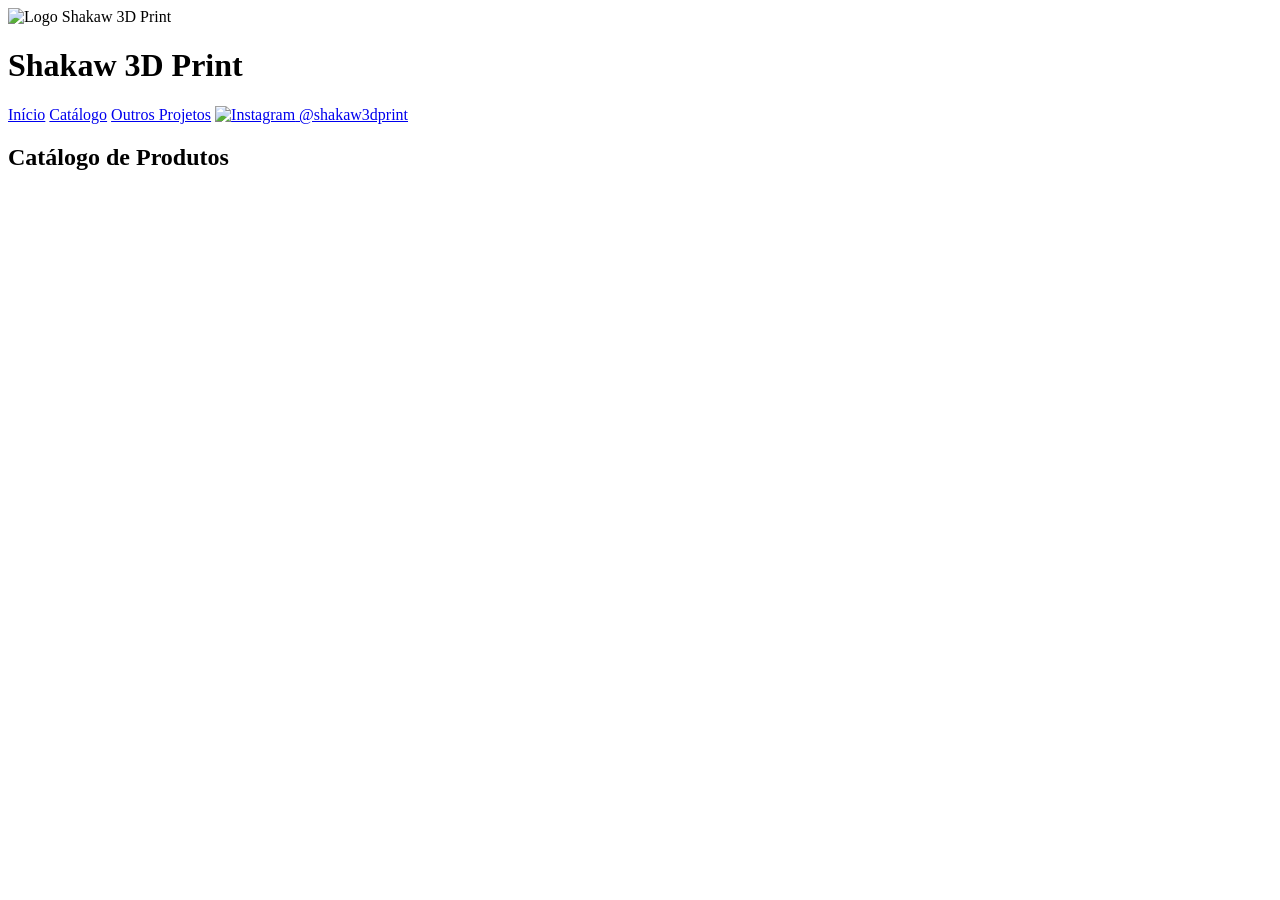
==== index.html @ a9543253 "Update index.html" ====
<!DOCTYPE html>
<html lang="pt-BR">
<head>
  <meta charset="UTF-8">
  <meta name="viewport" content="width=device-width, initial-scale=1.0">
  <title>Shakaw 3D Print – Catálogo</title>
  <link rel="stylesheet" href="index_styles.css">
</head>
<body>

  <div class="header">
    <img src="assets/img/logo.webp" class="logo" alt="Logo Shakaw 3D Print">
    <h1>Shakaw 3D Print</h1>

    <div class="header-links">
      <a href="home.html">Início</a>
      <a href="index.html" class="active">Catálogo</a>
      <a href="outros_projetos.html">Outros Projetos</a>
      <a href="https://www.instagram.com/shakaw3dprint" target="_blank">
        <img src="https://cdn-icons-png.flaticon.com/512/2111/2111463.png"
             class="instagram-icon" alt="Instagram"> @shakaw3dprint
      </a>
    </div>
  </div>

  <main class="main-content">
    <section class="section-container">
      <h2 class="section-title">Catálogo de Produtos</h2>

      <!-- Aqui você mantém / adapta a estrutura que já tinha -->
      <div id="products-container">
        <!-- O JavaScript (index_script.js) pode preencher os produtos aqui usando products.json -->
      </div>
    </section>
  </main>

  <script src="index_script.js"></script>
</body>
</html>
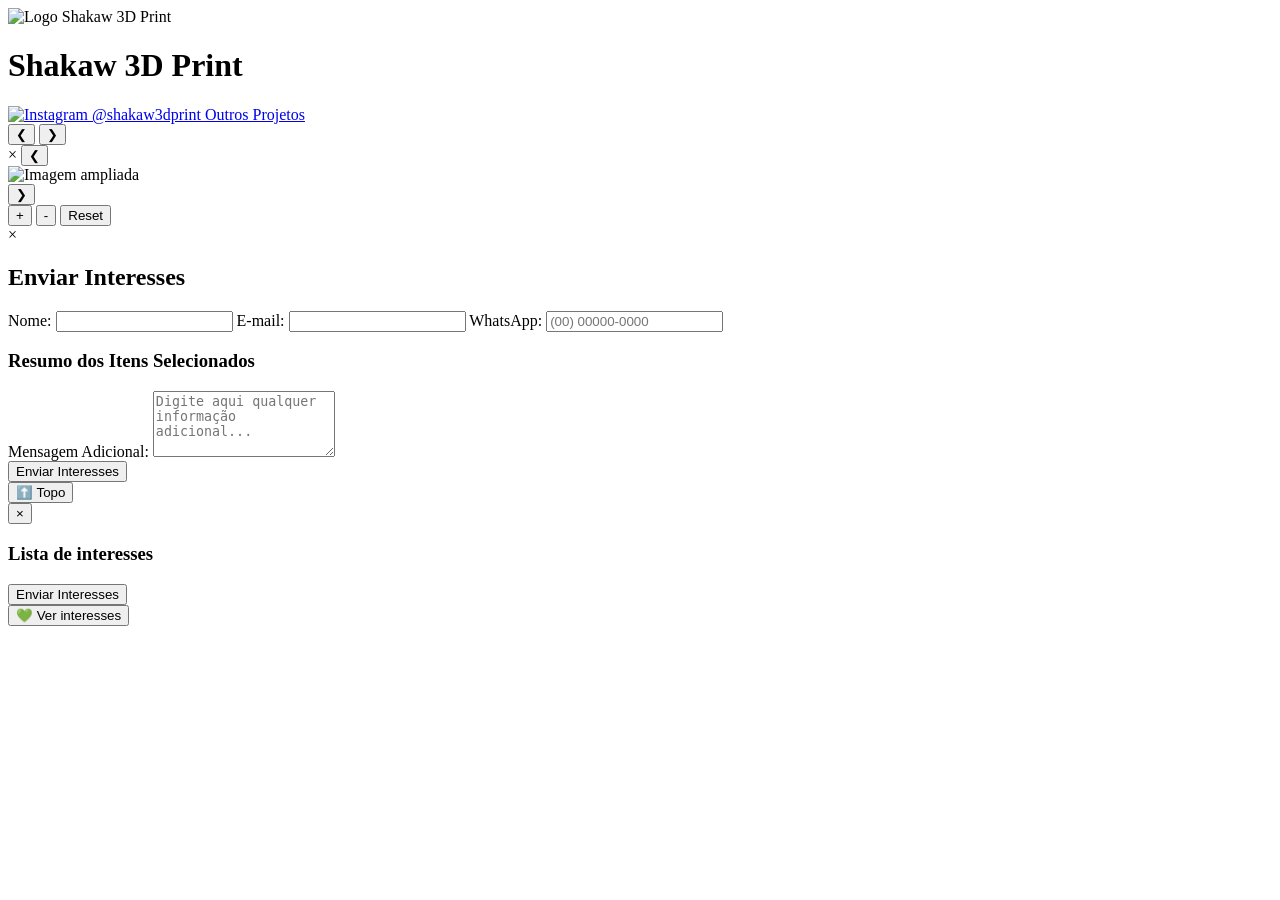
==== commit f880d978: "Update index.html" ====
--- a/index.html
+++ b/index.html
@@ -1,39 +1,108 @@
 <!DOCTYPE html>
 <html lang="pt-BR">
 <head>
-  <meta charset="UTF-8">
-  <meta name="viewport" content="width=device-width, initial-scale=1.0">
-  <title>Shakaw 3D Print – Catálogo</title>
-  <link rel="stylesheet" href="index_styles.css">
+  <meta charset="UTF-8" />
+  <meta name="viewport" content="width=device-width, initial-scale=1.0, maximum-scale=1.0, user-scalable=no" />
+  <title>Shakaw 3D Print</title>
+  <link rel="stylesheet" href="css/index_styles.css">
 </head>
 <body>
-
+  <!-- CABEÇALHO ATUALIZADO -->
   <div class="header">
-    <img src="assets/img/logo.webp" class="logo" alt="Logo Shakaw 3D Print">
+    <img src="https://shakaw3dprint.github.io/Shakaw_3D_Print/assets/img/logo.webp" alt="Logo Shakaw 3D Print" class="logo">
     <h1>Shakaw 3D Print</h1>
-
     <div class="header-links">
-      <a href="home.html">Início</a>
-      <a href="index.html" class="active">Catálogo</a>
-      <a href="outros_projetos.html">Outros Projetos</a>
       <a href="https://www.instagram.com/shakaw3dprint" target="_blank">
-        <img src="https://cdn-icons-png.flaticon.com/512/2111/2111463.png"
-             class="instagram-icon" alt="Instagram"> @shakaw3dprint
+        <img src="https://cdn-icons-png.flaticon.com/512/2111/2111463.png" alt="Instagram" class="instagram-icon">
+        @shakaw3dprint
+      </a>
+      <a href="outros_projetos.html" target="_blank">
+        Outros Projetos
       </a>
     </div>
   </div>
 
-  <main class="main-content">
-    <section class="section-container">
-      <h2 class="section-title">Catálogo de Produtos</h2>
+  <!-- CARROSSEL DE IMAGENS -->
+  <div class="carousel-container">
+    <div class="carousel" id="carousel"></div>
+    <button class="carousel-btn prev" onclick="moveSlide(-1)">❮</button>
+    <button class="carousel-btn next" onclick="moveSlide(1)">❯</button>
+    <div class="carousel-indicators" id="carouselIndicators"></div>
+  </div>
 
-      <!-- Aqui você mantém / adapta a estrutura que já tinha -->
-      <div id="products-container">
-        <!-- O JavaScript (index_script.js) pode preencher os produtos aqui usando products.json -->
-      </div>
-    </section>
-  </main>
+  <!-- INDICADOR DE CARREGAMENTO -->
+  <div class="loader" id="loader"></div>
 
-  <script src="index_script.js"></script>
+  <!-- ÁREA PRINCIPAL DO CATÁLOGO -->
+  <div class="catalog-page" id="catalog"></div>
+
+  <!-- MODAL PARA IMAGENS AMPLIADAS -->
+  <div id="imgModal" class="modal">
+    <span class="close" onclick="closeModal()">&times;</span>
+    <button class="modal-nav modal-prev" onclick="navigateModal(-1)">❮</button>
+    <div class="modal-content">
+      <img id="modalImg" src="" alt="Imagem ampliada">
+    </div>
+    <button class="modal-nav modal-next" onclick="navigateModal(1)">❯</button>
+    <div class="zoom-controls">
+      <button onclick="zoomImage(0.2)">+</button>
+      <button onclick="zoomImage(-0.2)">-</button>
+      <button onclick="resetZoom()">Reset</button>
+    </div>
+  </div>
+
+  <!-- MODAL PARA FORMULÁRIO DE CONTATO -->
+  <div id="contactModal" class="contact-modal">
+    <div class="contact-modal-content">
+      <span class="close-contact" onclick="document.getElementById('contactModal').style.display='none'">&times;</span>
+      <h2>Enviar Interesses</h2>
+      <form id="contactForm" action="https://script.google.com/macros/s/AKfycbypHVPUQFxuGJNoawgsXZFZqGwFIMNcWhcJDb0Yb2uCwuRz8QjLoR29PyMmI661wwaUyg/exec" method="POST">
+        <input type="hidden" name="_next" value="https://shakaw3dprint.github.io/Shakaw_3D_Print/obrigado.html">
+        <input type="hidden" id="itemsData" name="items_data">
+        
+        <div class="form-section">
+          <label for="name">Nome:</label>
+          <input type="text" id="name" name="name" required>
+          
+          <label for="email">E-mail:</label>
+          <input type="email" id="email" name="email" required>
+          
+          <label for="whatsapp">WhatsApp:</label>
+          <input type="tel" id="whatsapp" name="whatsapp" placeholder="(00) 00000-0000" required>
+        </div>
+        
+        <div class="form-section">
+          <h3>Resumo dos Itens Selecionados</h3>
+          <div id="selectedItemsSummary" class="items-summary"></div>
+        </div>
+        
+        <div class="form-section">
+          <label for="customMessage">Mensagem Adicional:</label>
+          <textarea id="customMessage" name="custom_message" rows="4" placeholder="Digite aqui qualquer informação adicional..."></textarea>
+        </div>
+        
+        <button type="submit">Enviar Interesses</button>
+      </form>
+    </div>
+  </div>
+
+  <!-- BOTÃO "VOLTAR AO TOPO" -->
+  <button onclick="window.scrollTo({top: 0, behavior: 'smooth'})" id="backToTopBtn" title="Voltar ao topo">⬆️ Topo</button>
+
+  <!-- PAINEL DE INTERESSES -->
+ <div id="interestPanel">
+  <button id="closeInterestPanelBtn" class="close-interest-panel-btn">&times;</button> 
+  <h3>Lista de interesses</h3>
+  <ul id="interestList"></ul>
+  <div id="interestTotal"></div> <!-- ADICIONE ESTA LINHA AQUI -->
+     <button onclick="showContactModal()" style="...">Enviar Interesses</button>
+</div>
+
+  <!-- BOTÃO PARA ABRIR PAINEL DE INTERESSES -->
+  <button class="interest-btn">💚 Ver interesses</button>
+
+  <!-- SCRIPT JAVASCRIPT -->
+  <script src="js/index_script.js"></script>
 </body>
 </html>
+
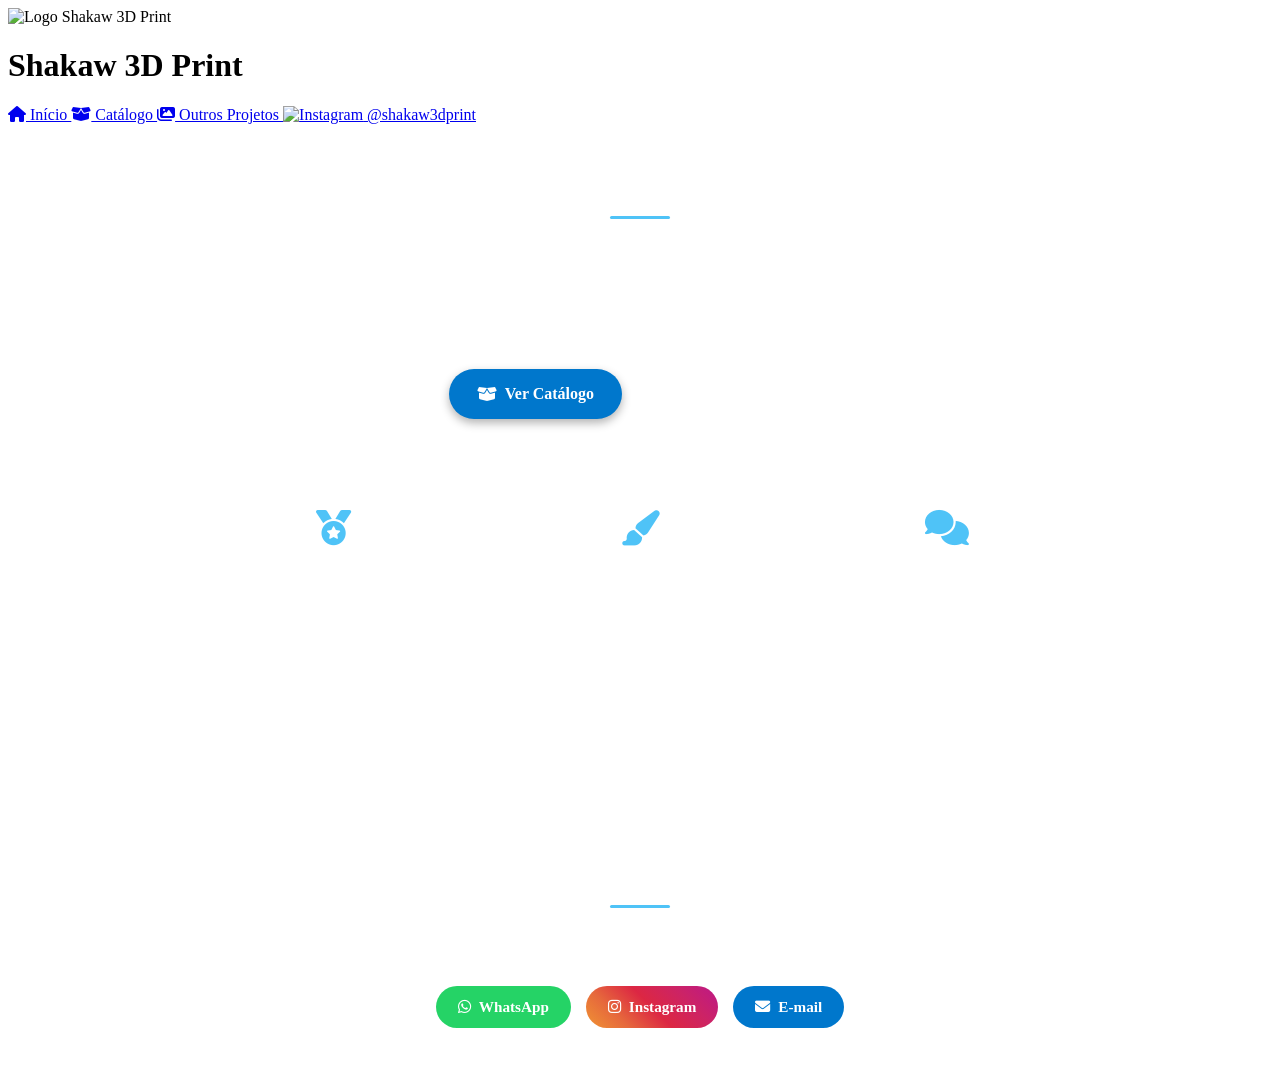
==== commit 38218ec6: "Create index.html" ====
--- a/index.html
+++ b/index.html
@@ -1,108 +1,11 @@
 <!DOCTYPE html>
 <html lang="pt-BR">
 <head>
-  <meta charset="UTF-8" />
-  <meta name="viewport" content="width=device-width, initial-scale=1.0, maximum-scale=1.0, user-scalable=no" />
-  <title>Shakaw 3D Print</title>
-  <link rel="stylesheet" href="css/index_styles.css">
+  <meta charset="UTF-8">
+  <meta http-equiv="refresh" content="0; url=home.html">
+  <title>Redirecionando...</title>
 </head>
 <body>
-  <!-- CABEÇALHO ATUALIZADO -->
-  <div class="header">
-    <img src="https://shakaw3dprint.github.io/Shakaw_3D_Print/assets/img/logo.webp" alt="Logo Shakaw 3D Print" class="logo">
-    <h1>Shakaw 3D Print</h1>
-    <div class="header-links">
-      <a href="https://www.instagram.com/shakaw3dprint" target="_blank">
-        <img src="https://cdn-icons-png.flaticon.com/512/2111/2111463.png" alt="Instagram" class="instagram-icon">
-        @shakaw3dprint
-      </a>
-      <a href="outros_projetos.html" target="_blank">
-        Outros Projetos
-      </a>
-    </div>
-  </div>
-
-  <!-- CARROSSEL DE IMAGENS -->
-  <div class="carousel-container">
-    <div class="carousel" id="carousel"></div>
-    <button class="carousel-btn prev" onclick="moveSlide(-1)">❮</button>
-    <button class="carousel-btn next" onclick="moveSlide(1)">❯</button>
-    <div class="carousel-indicators" id="carouselIndicators"></div>
-  </div>
-
-  <!-- INDICADOR DE CARREGAMENTO -->
-  <div class="loader" id="loader"></div>
-
-  <!-- ÁREA PRINCIPAL DO CATÁLOGO -->
-  <div class="catalog-page" id="catalog"></div>
-
-  <!-- MODAL PARA IMAGENS AMPLIADAS -->
-  <div id="imgModal" class="modal">
-    <span class="close" onclick="closeModal()">&times;</span>
-    <button class="modal-nav modal-prev" onclick="navigateModal(-1)">❮</button>
-    <div class="modal-content">
-      <img id="modalImg" src="" alt="Imagem ampliada">
-    </div>
-    <button class="modal-nav modal-next" onclick="navigateModal(1)">❯</button>
-    <div class="zoom-controls">
-      <button onclick="zoomImage(0.2)">+</button>
-      <button onclick="zoomImage(-0.2)">-</button>
-      <button onclick="resetZoom()">Reset</button>
-    </div>
-  </div>
-
-  <!-- MODAL PARA FORMULÁRIO DE CONTATO -->
-  <div id="contactModal" class="contact-modal">
-    <div class="contact-modal-content">
-      <span class="close-contact" onclick="document.getElementById('contactModal').style.display='none'">&times;</span>
-      <h2>Enviar Interesses</h2>
-      <form id="contactForm" action="https://script.google.com/macros/s/AKfycbypHVPUQFxuGJNoawgsXZFZqGwFIMNcWhcJDb0Yb2uCwuRz8QjLoR29PyMmI661wwaUyg/exec" method="POST">
-        <input type="hidden" name="_next" value="https://shakaw3dprint.github.io/Shakaw_3D_Print/obrigado.html">
-        <input type="hidden" id="itemsData" name="items_data">
-        
-        <div class="form-section">
-          <label for="name">Nome:</label>
-          <input type="text" id="name" name="name" required>
-          
-          <label for="email">E-mail:</label>
-          <input type="email" id="email" name="email" required>
-          
-          <label for="whatsapp">WhatsApp:</label>
-          <input type="tel" id="whatsapp" name="whatsapp" placeholder="(00) 00000-0000" required>
-        </div>
-        
-        <div class="form-section">
-          <h3>Resumo dos Itens Selecionados</h3>
-          <div id="selectedItemsSummary" class="items-summary"></div>
-        </div>
-        
-        <div class="form-section">
-          <label for="customMessage">Mensagem Adicional:</label>
-          <textarea id="customMessage" name="custom_message" rows="4" placeholder="Digite aqui qualquer informação adicional..."></textarea>
-        </div>
-        
-        <button type="submit">Enviar Interesses</button>
-      </form>
-    </div>
-  </div>
-
-  <!-- BOTÃO "VOLTAR AO TOPO" -->
-  <button onclick="window.scrollTo({top: 0, behavior: 'smooth'})" id="backToTopBtn" title="Voltar ao topo">⬆️ Topo</button>
-
-  <!-- PAINEL DE INTERESSES -->
- <div id="interestPanel">
-  <button id="closeInterestPanelBtn" class="close-interest-panel-btn">&times;</button> 
-  <h3>Lista de interesses</h3>
-  <ul id="interestList"></ul>
-  <div id="interestTotal"></div> <!-- ADICIONE ESTA LINHA AQUI -->
-     <button onclick="showContactModal()" style="...">Enviar Interesses</button>
-</div>
-
-  <!-- BOTÃO PARA ABRIR PAINEL DE INTERESSES -->
-  <button class="interest-btn">💚 Ver interesses</button>
-
-  <!-- SCRIPT JAVASCRIPT -->
-  <script src="js/index_script.js"></script>
+  <p>Redirecionando para a página principal... <a href="home.html">Clique aqui se não redirecionar automaticamente</a></p>
 </body>
 </html>
-
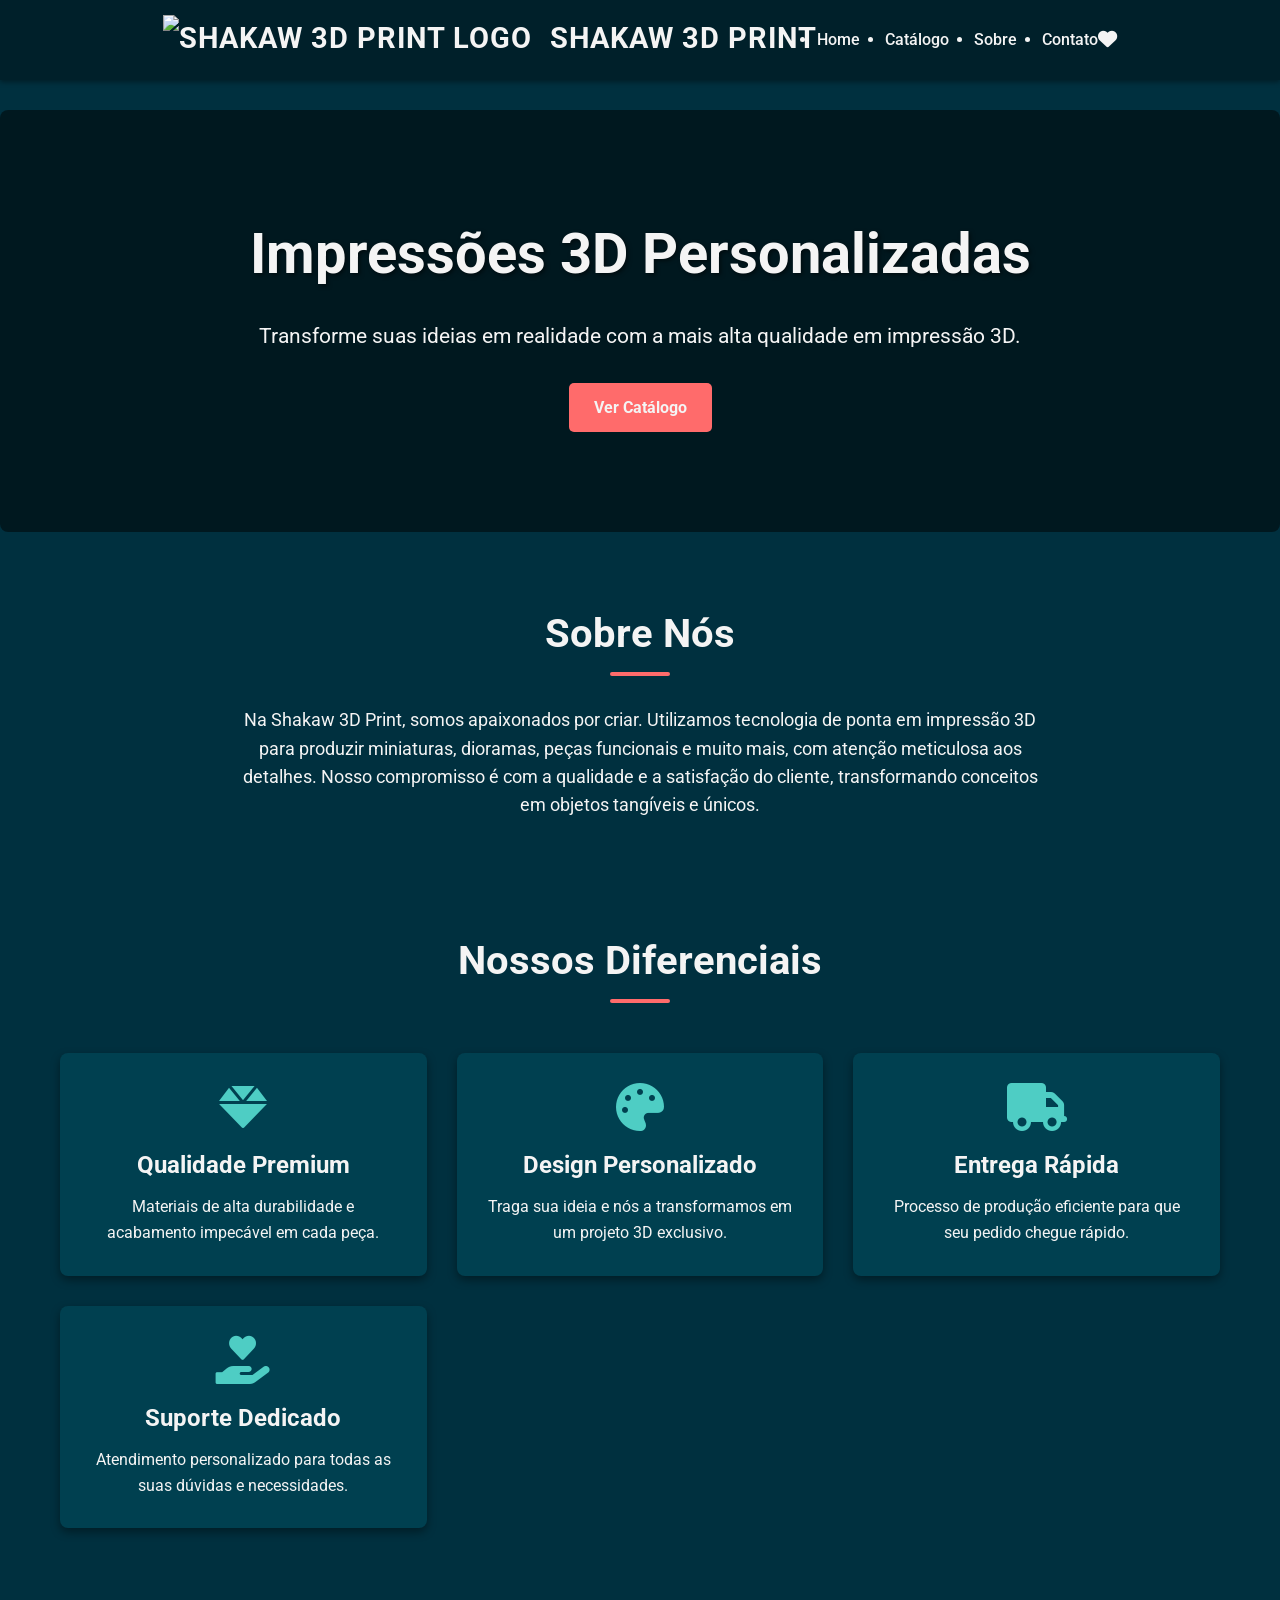
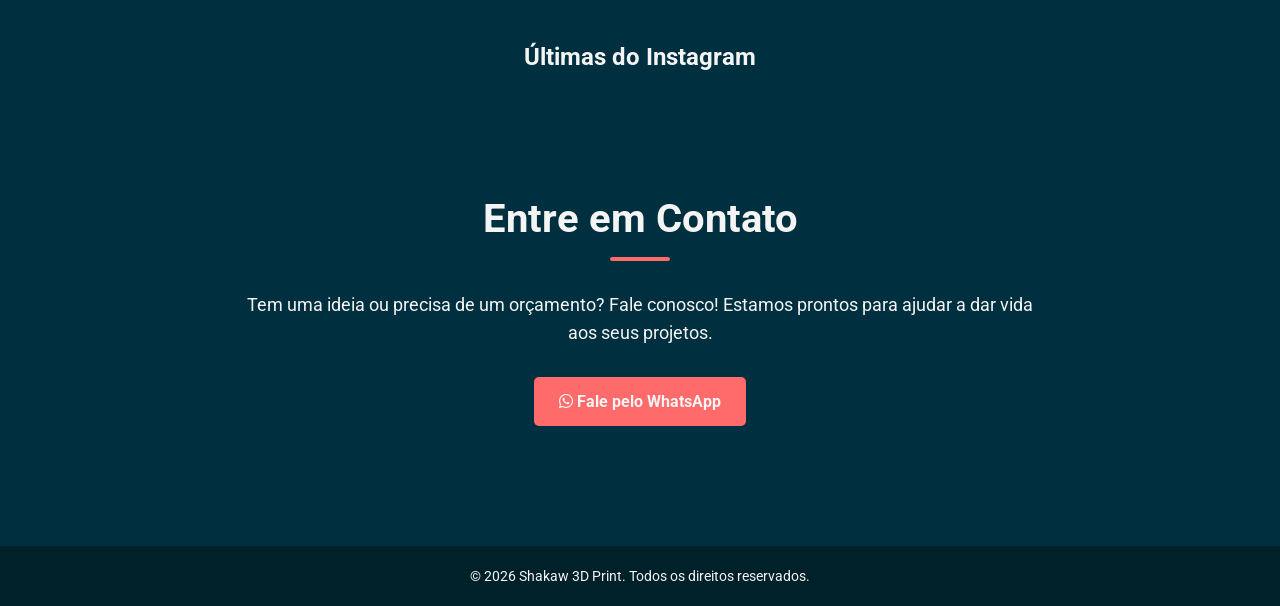
==== commit ae70723a: "5" ====
--- a/index.html
+++ b/index.html
@@ -1,11 +1,170 @@
 <!DOCTYPE html>
 <html lang="pt-BR">
 <head>
-  <meta charset="UTF-8">
-  <meta http-equiv="refresh" content="0; url=home.html">
-  <title>Redirecionando...</title>
+    <meta charset="UTF-8">
+    <meta name="viewport" content="width=device-width, initial-scale=1.0">
+    <title>Shakaw 3D Print - Home</title>
+    <link rel="stylesheet" href="css/index_styles.css">
+    <link rel="stylesheet" href="https://cdnjs.cloudflare.com/ajax/libs/font-awesome/6.0.0-beta3/css/all.min.css">
+    <link href="https://fonts.googleapis.com/css2?family=Roboto:wght@300;400;500;700&display=swap" rel="stylesheet">
 </head>
 <body>
-  <p>Redirecionando para a página principal... <a href="home.html">Clique aqui se não redirecionar automaticamente</a></p>
+    <header>
+        <div class="container">
+            <a href="home.html" class="logo">
+                <img src="assets/img/logo.webp" alt="Shakaw 3D Print Logo">
+                Shakaw 3D Print
+            </a>
+            <nav>
+                <ul>
+                    <li><a href="home.html">Home</a></li>
+                    <li><a href="catalogo.html">Catálogo</a></li>
+                    <li><a href="#about">Sobre</a></li>
+                    <li><a href="#contact">Contato</a></li>
+                </ul>
+            </nav>
+            <div class="header-actions">
+                <button id="openInterestPanelFromHeader" aria-label="Abrir lista de interesses">
+                    <i class="fas fa-heart"></i>
+                </button>
+            </div>
+        </div>
+    </header>
+
+    <main>
+        <section class="hero">
+            <div class="container">
+                <h1>Impressões 3D Personalizadas</h1>
+                <p>Transforme suas ideias em realidade com a mais alta qualidade em impressão 3D.</p>
+                <a href="catalogo.html" class="btn-primary">Ver Catálogo</a>
+            </div>
+        </section>
+
+        <section id="about" class="about-section">
+            <div class="container">
+                <h2>Sobre Nós</h2>
+                <p>Na Shakaw 3D Print, somos apaixonados por criar. Utilizamos tecnologia de ponta em impressão 3D para produzir miniaturas, dioramas, peças funcionais e muito mais, com atenção meticulosa aos detalhes. Nosso compromisso é com a qualidade e a satisfação do cliente, transformando conceitos em objetos tangíveis e únicos.</p>
+            </div>
+        </section>
+
+        <section class="features-section">
+            <div class="container">
+                <h2>Nossos Diferenciais</h2>
+                <div class="features-grid">
+                    <div class="feature-item">
+                        <i class="fas fa-gem"></i>
+                        <h3>Qualidade Premium</h3>
+                        <p>Materiais de alta durabilidade e acabamento impecável em cada peça.</p>
+                    </div>
+                    <div class="feature-item">
+                        <i class="fas fa-palette"></i>
+                        <h3>Design Personalizado</h3>
+                        <p>Traga sua ideia e nós a transformamos em um projeto 3D exclusivo.</p>
+                    </div>
+                    <div class="feature-item">
+                        <i class="fas fa-truck"></i>
+                        <h3>Entrega Rápida</h3>
+                        <p>Processo de produção eficiente para que seu pedido chegue rápido.</p>
+                    </div>
+                    <div class="feature-item">
+                        <i class="fas fa-hand-holding-heart"></i>
+                        <h3>Suporte Dedicado</h3>
+                        <p>Atendimento personalizado para todas as suas dúvidas e necessidades.</p>
+                    </div>
+                </div>
+            </div>
+        </section>
+
+        <section class="instagram-carousel-section">
+            <div class="container">
+                <h2>Últimas do Instagram</h2>
+                <div id="instagramCarousel">
+                    <!-- Itens do carrossel serão carregados aqui pelo JavaScript -->
+                </div>
+            </div>
+        </section>
+
+        <section id="contact" class="about-section">
+            <div class="container">
+                <h2>Entre em Contato</h2>
+                <p>Tem uma ideia ou precisa de um orçamento? Fale conosco! Estamos prontos para ajudar a dar vida aos seus projetos.</p>
+                <a href="https://wa.me/5511999999999" target="_blank" class="btn-primary">
+                    <i class="fab fa-whatsapp"></i> Fale pelo WhatsApp
+                </a>
+            </div>
+        </section>
+    </main>
+
+    <footer>
+        <div class="container">
+            <p>&copy; 2026 Shakaw 3D Print. Todos os direitos reservados.</p>
+        </div>
+    </footer>
+
+    <!-- Painel de Interesses -->
+    <div id="interestPanel" class="interest-panel">
+        <div class="interest-panel-header">
+            <h3>Sua Lista de Interesses</h3>
+            <button id="closeInterestPanelBtn" class="close-btn">&times;</button>
+        </div>
+        <ul id="interestList" class="interest-list">
+            <!-- Itens serão adicionados aqui pelo JavaScript -->
+        </ul>
+        <div class="interest-summary">
+            <span id="interestTotal">Total: R$ 0,00</span>
+            <button id="openContactModalBtn" class="btn-primary">Solicitar Orçamento</button>
+        </div>
+    </div>
+
+    <!-- Modal de Imagem (Zoom) -->
+    <div id="imgModal" class="img-modal">
+        <span class="close">&times;</span>
+        <div class="img-modal-content">
+            <img id="modalImg" src="" alt="Imagem do Produto">
+            <div class="modal-nav modal-prev"><i class="fas fa-chevron-left"></i></div>
+            <div class="modal-nav modal-next"><i class="fas fa-chevron-right"></i></div>
+            <div class="zoom-controls">
+                <button id="zoomOutBtn"><i class="fas fa-minus"></i></button>
+                <button id="zoomResetBtn"><i class="fas fa-redo"></i></button>
+                <button id="zoomInBtn"><i class="fas fa-plus"></i></button>
+            </div>
+        </div>
+    </div>
+
+    <!-- Modal de Contato -->
+    <div id="contactModal" class="contact-modal">
+        <div class="contact-modal-content">
+            <span class="close-contact">&times;</span>
+            <h2>Solicitar Orçamento</h2>
+            <p>Preencha o formulário abaixo com seus dados e enviaremos um orçamento detalhado para os itens selecionados.</p>
+            <div id="selectedItemsSummary">
+                <!-- Resumo dos itens selecionados será preenchido aqui -->
+            </div>
+            <form id="contactForm" action="https://formsubmit.co/seu-email@exemplo.com" method="POST">
+                <input type="hidden" name="_next" value="https://seusite.com/obrigado.html">
+                <input type="hidden" name="_subject" value="Novo Orçamento Shakaw 3D Print">
+                <input type="hidden" name="_template" value="box">
+                <input type="hidden" name="Itens Selecionados" id="itemsData">
+
+                <label for="name">Nome Completo:</label>
+                <input type="text" id="name" name="Nome" required>
+
+                <label for="email">E-mail:</label>
+                <input type="email" id="email" name="Email" required>
+
+                <label for="phone">Telefone (WhatsApp):</label>
+                <input type="tel" id="phone" name="Telefone" placeholder="(DD) 9XXXX-XXXX" required>
+
+                <label for="message">Mensagem (opcional):</label>
+                <textarea id="message" name="Mensagem"></textarea>
+
+                <button type="submit">Enviar Solicitação</button>
+            </form>
+        </div>
+    </div>
+
+    <button id="backToTopBtn" title="Voltar ao Topo"><i class="fas fa-arrow-up"></i></button>
+
+    <script src="assets/js/script.js"></script>
 </body>
-</html>
+</html>
--- a/css/index_styles.css
+++ b/css/index_styles.css
@@ -0,0 +1,980 @@
+/* Variáveis CSS */
+:root {
+    --primary-color: #ff6b6b; /* Vermelho */
+    --secondary-color: #4ecdc4; /* Azul-esverdeado */
+    --text-color: #f4f4f4; /* Texto claro para fundo escuro */
+    --light-text-color: #f4f4f4;
+    --bg-color: #00303f; /* Fundo principal escuro */
+    --dark-bg-color: #00202a; /* Tom mais escuro para cabeçalho/rodapé */
+    --card-bg-color: #004050; /* Fundo dos cards (um pouco mais claro que o bg-color) */
+    --border-color: rgba(255, 255, 255, 0.1); /* Borda clara para fundo escuro */
+    --shadow-color: rgba(0, 0, 0, 0.4); /* Sombra mais escura */
+    --header-height: 80px;
+    --footer-height: 60px;
+}
+
+/* Reset Básico */
+* {
+    margin: 0;
+    padding: 0;
+    box-sizing: border-box;
+}
+
+body {
+    font-family: 'Roboto', sans-serif;
+    line-height: 1.6;
+    color: var(--text-color); /* Usa a nova cor de texto padrão */
+    background-color: var(--bg-color); /* Usa a nova cor de fundo padrão */
+    scroll-behavior: smooth;
+    display: flex;
+    flex-direction: column;
+    min-height: 100vh;
+}
+
+a {
+    color: var(--primary-color);
+    text-decoration: none;
+}
+
+a:hover {
+    text-decoration: underline;
+}
+
+/* Layout Geral */
+.container {
+    max-width: 1200px;
+    margin: 0 auto;
+    padding: 0 20px;
+}
+
+/* Cabeçalho */
+header {
+    background-color: var(--dark-bg-color); /* Tom mais escuro */
+    color: var(--light-text-color);
+    padding: 15px 0;
+    position: sticky;
+    top: 0;
+    z-index: 1000;
+    box-shadow: 0 2px 5px var(--shadow-color);
+    height: var(--header-height);
+    display: flex;
+    align-items: center;
+}
+
+header .container {
+    display: flex;
+    justify-content: space-between;
+    align-items: center;
+    flex-wrap: wrap;
+}
+
+.logo {
+    font-size: 1.8em;
+    font-weight: bold;
+    color: var(--light-text-color);
+    text-transform: uppercase;
+    letter-spacing: 1px;
+}
+
+.logo img {
+    height: 50px;
+    width: auto;
+    display: inline-block;
+    vertical-align: middle;
+    margin-right: 10px;
+}
+
+nav ul {
+    display: flex;
+    gap: 25px;
+    align-items: center;
+}
+
+nav ul li a {
+    color: var(--light-text-color);
+    font-weight: 500;
+    transition: color 0.3s ease;
+    padding: 5px 0;
+    position: relative;
+}
+
+nav ul li a::after {
+    content: '';
+    position: absolute;
+    left: 0;
+    bottom: 0;
+    width: 0;
+    height: 2px;
+    background-color: var(--primary-color);
+    transition: width 0.3s ease;
+}
+
+nav ul li a:hover::after {
+    width: 100%;
+}
+
+.header-actions {
+    display: flex;
+    align-items: center;
+    gap: 15px;
+}
+
+.header-actions button {
+    background: none;
+    border: none;
+    color: var(--light-text-color);
+    font-size: 1.2em;
+    cursor: pointer;
+    transition: color 0.3s ease;
+}
+
+.header-actions button:hover {
+    color: var(--primary-color);
+}
+
+/* Main Content */
+main {
+    flex-grow: 1;
+    padding: 30px 0;
+}
+
+/* Seção Hero (Home) */
+.hero {
+    background: linear-gradient(rgba(0, 0, 0, 0.5), rgba(0, 0, 0, 0.5)), url('../img/hero-bg.webp') no-repeat center center/cover;
+    color: var(--light-text-color);
+    text-align: center;
+    padding: 100px 20px;
+    margin-bottom: 30px;
+    border-radius: 8px;
+}
+
+.hero h1 {
+    font-size: 3.5em;
+    margin-bottom: 20px;
+    text-shadow: 2px 2px 4px rgba(0, 0, 0, 0.5);
+}
+
+.hero p {
+    font-size: 1.3em;
+    margin-bottom: 30px;
+    max-width: 800px;
+    margin-left: auto;
+    margin-right: auto;
+}
+
+.btn-primary {
+    background-color: var(--primary-color);
+    color: var(--light-text-color);
+    padding: 12px 25px;
+    border-radius: 5px;
+    font-weight: bold;
+    transition: background-color 0.3s ease, transform 0.2s ease;
+    display: inline-block;
+}
+
+.btn-primary:hover {
+    background-color: #e65a5a;
+    transform: translateY(-2px);
+    text-decoration: none;
+}
+
+/* Seção de Destaques/Sobre (Home) */
+.about-section, .features-section {
+    padding: 40px 0;
+    text-align: center;
+}
+
+.about-section h2, .features-section h2, .catalog-header h2 {
+    font-size: 2.5em;
+    color: var(--light-text-color); /* Ajustado para texto claro */
+    margin-bottom: 20px;
+    position: relative;
+    display: inline-block;
+}
+
+.about-section h2::after, .features-section h2::after, .catalog-header h2::after {
+    content: '';
+    position: absolute;
+    left: 50%;
+    bottom: -10px;
+    transform: translateX(-50%);
+    width: 60px;
+    height: 4px;
+    background-color: var(--primary-color);
+    border-radius: 2px;
+}
+
+.about-section p {
+    max-width: 800px;
+    margin: 20px auto 30px auto;
+    font-size: 1.1em;
+    color: var(--text-color); /* Ajustado para texto claro */
+}
+
+.features-grid {
+    display: grid;
+    grid-template-columns: repeat(auto-fit, minmax(280px, 1fr));
+    gap: 30px;
+    margin-top: 40px;
+}
+
+.feature-item {
+    background-color: var(--card-bg-color); /* Usa a nova cor de fundo para cards */
+    padding: 30px;
+    border-radius: 8px;
+    box-shadow: 0 4px 10px var(--shadow-color);
+    transition: transform 0.3s ease;
+}
+
+.feature-item:hover {
+    transform: translateY(-5px);
+}
+
+.feature-item i {
+    font-size: 3em;
+    color: var(--secondary-color);
+    margin-bottom: 15px;
+}
+
+.feature-item h3 {
+    font-size: 1.5em;
+    color: var(--light-text-color); /* Ajustado para texto claro */
+    margin-bottom: 10px;
+}
+
+.feature-item p {
+    font-size: 1em;
+    color: var(--text-color); /* Ajustado para texto claro */
+}
+
+/* Carrossel Instagram (Home) */
+.instagram-carousel-section {
+    padding: 40px 0;
+    text-align: center;
+    background-color: var(--bg-color); /* Mantém o fundo principal */
+    color: var(--light-text-color);
+    margin-top: 30px;
+}
+
+.instagram-carousel-section h2 {
+    color: var(--light-text-color);
+}
+
+.instagram-carousel-section h2::after {
+    background-color: var(--secondary-color);
+}
+
+#instagramCarousel {
+    display: grid;
+    grid-template-columns: repeat(auto-fit, minmax(250px, 1fr));
+    gap: 20px;
+    margin-top: 30px;
+}
+
+.instagram-carousel-item {
+    background-color: var(--card-bg-color); /* Usa a nova cor de fundo para cards */
+    border-radius: 8px;
+    overflow: hidden;
+    box-shadow: 0 4px 10px var(--shadow-color);
+    transition: transform 0.3s ease;
+}
+
+.instagram-carousel-item:hover {
+    transform: translateY(-5px);
+}
+
+.instagram-carousel-item img {
+    width: 100%;
+    height: 250px;
+    object-fit: cover;
+    border-bottom: 1px solid var(--border-color);
+}
+
+.instagram-caption {
+    padding: 15px;
+    color: var(--text-color); /* Ajustado para texto claro */
+    font-size: 0.9em;
+    text-align: left;
+}
+
+/* Seção de Catálogo */
+.catalog-header {
+    text-align: center;
+    margin-bottom: 30px;
+}
+
+.filter-section {
+    text-align: center;
+    margin-bottom: 30px;
+}
+
+.filter-btn {
+    background-color: var(--dark-bg-color); /* Fundo mais escuro para botões */
+    color: var(--light-text-color); /* Texto claro */
+    border: none;
+    padding: 10px 20px;
+    margin: 5px;
+    border-radius: 20px;
+    cursor: pointer;
+    transition: background-color 0.3s ease, color 0.3s ease;
+    font-weight: 500;
+}
+
+.filter-btn:hover {
+    background-color: #005060; /* Um tom um pouco mais claro no hover */
+}
+
+.filter-btn.active {
+    background-color: var(--primary-color);
+    color: var(--light-text-color);
+}
+
+.results-info {
+    text-align: center;
+    margin-bottom: 20px;
+    font-size: 1.1em;
+    color: var(--text-color); /* Ajustado para texto claro */
+}
+
+#catalog {
+    display: grid;
+    grid-template-columns: repeat(auto-fit, minmax(280px, 1fr));
+    gap: 30px;
+}
+
+.product-card {
+    background-color: var(--card-bg-color); /* Usa a nova cor de fundo para cards */
+    border-radius: 8px;
+    box-shadow: 0 4px 10px var(--shadow-color);
+    overflow: hidden;
+    transition: transform 0.3s ease;
+    display: flex;
+    flex-direction: column;
+}
+
+.product-card:hover {
+    transform: translateY(-5px);
+}
+
+.product-card img {
+    width: 100%;
+    height: 250px;
+    object-fit: cover;
+    border-bottom: 1px solid var(--border-color);
+    cursor: zoom-in;
+}
+
+.product-card-content {
+    padding: 20px;
+    flex-grow: 1;
+    display: flex;
+    flex-direction: column;
+}
+
+.product-card-content h3 {
+    font-size: 1.4em;
+    color: var(--light-text-color); /* Ajustado para texto claro */
+    margin-bottom: 10px;
+    display: flex;
+    align-items: center;
+    flex-wrap: wrap;
+}
+
+.product-card-content p {
+    font-size: 0.95em;
+    color: var(--text-color); /* Ajustado para texto claro */
+    margin-bottom: 15px;
+    flex-grow: 1;
+}
+
+.product-card .price {
+    font-size: 1.3em;
+    font-weight: bold;
+    color: var(--primary-color);
+    margin-top: auto; /* Empurra o preço para baixo */
+    margin-bottom: 15px;
+}
+
+.product-card .price.consult {
+    color: #aaa; /* Ajustado para fundo escuro */
+    font-size: 1.1em;
+}
+
+.add-to-interest-btn {
+    background-color: var(--secondary-color);
+    color: var(--light-text-color);
+    border: none;
+    padding: 10px 15px;
+    border-radius: 5px;
+    cursor: pointer;
+    font-size: 1em;
+    font-weight: bold;
+    transition: background-color 0.3s ease, transform 0.2s ease;
+    display: flex;
+    align-items: center;
+    justify-content: center;
+    gap: 8px;
+    width: 100%;
+}
+
+.add-to-interest-btn:hover {
+    background-color: #3cb0a8;
+    transform: translateY(-2px);
+}
+
+/* Badges de Categoria */
+.cat-badge {
+    display: inline-block;
+    padding: 3px 8px;
+    border-radius: 12px;
+    font-size: 0.75em;
+    font-weight: bold;
+    margin-left: 8px;
+    white-space: nowrap;
+}
+
+.cat-diorama-garagem {
+    background-color: #f0ad4e; /* Laranja */
+    color: #fff;
+}
+
+.cat-miniaturas-3d {
+    background-color: #5bc0de; /* Azul claro */
+    color: #fff;
+}
+
+.cat-miniaturas-rpg {
+    background-color: #5cb85c; /* Verde */
+    color: #fff;
+}
+
+.cat-produtos-funcionais {
+    background-color: #6c757d; /* Cinza */
+    color: #fff;
+}
+
+/* Loader */
+#loader {
+    border: 8px solid #f3f3f3;
+    border-top: 8px solid var(--primary-color);
+    border-radius: 50%;
+    width: 60px;
+    height: 60px;
+    animation: spin 1s linear infinite;
+    position: fixed;
+    top: 50%;
+    left: 50%;
+    transform: translate(-50%, -50%);
+    z-index: 1001;
+    display: none; /* Escondido por padrão */
+}
+
+@keyframes spin {
+    0% { transform: rotate(0deg); }
+    100% { transform: rotate(360deg); }
+}
+
+.loading-message {
+    text-align: center;
+    font-size: 1.2em;
+    color: var(--text-color); /* Ajustado para texto claro */
+    margin-top: 50px;
+}
+
+/* Painel de Interesses */
+.interest-panel {
+    position: fixed;
+    top: var(--header-height);
+    right: -350px; /* Escondido por padrão */
+    width: 330px;
+    height: calc(100% - var(--header-height));
+    background-color: var(--card-bg-color); /* Usa a nova cor de fundo para cards */
+    box-shadow: -4px 0 10px var(--shadow-color);
+    z-index: 999;
+    transition: right 0.3s ease-in-out;
+    display: flex;
+    flex-direction: column;
+    padding: 20px;
+}
+
+.interest-panel.open {
+    right: 0;
+}
+
+.interest-panel-header {
+    display: flex;
+    justify-content: space-between;
+    align-items: center;
+    margin-bottom: 20px;
+    padding-bottom: 10px;
+    border-bottom: 1px solid var(--border-color);
+}
+
+.interest-panel-header h3 {
+    font-size: 1.5em;
+    color: var(--light-text-color); /* Ajustado para texto claro */
+}
+
+.interest-panel-header .close-btn {
+    background: none;
+    border: none;
+    font-size: 1.8em;
+    color: #aaa; /* Ajustado para fundo escuro */
+    cursor: pointer;
+    transition: color 0.3s ease;
+}
+
+.interest-panel-header .close-btn:hover {
+    color: var(--primary-color);
+}
+
+.interest-list {
+    flex-grow: 1;
+    overflow-y: auto;
+    margin-bottom: 20px;
+}
+
+.interest-list li {
+    display: flex;
+    justify-content: space-between;
+    align-items: center;
+    padding: 10px 0;
+    border-bottom: 1px dashed var(--border-color); /* Borda clara */
+}
+
+.interest-list li:last-child {
+    border-bottom: none;
+}
+
+.interest-list .item-info {
+    flex-grow: 1;
+}
+
+.interest-list .item-name {
+    font-weight: 500;
+    color: var(--light-text-color); /* Ajustado para texto claro */
+    display: block;
+}
+
+.interest-list .item-price {
+    font-size: 0.9em;
+    color: #aaa; /* Ajustado para fundo escuro */
+}
+
+.interest-list .remove-item-btn {
+    background: none;
+    border: none;
+    color: var(--primary-color);
+    font-size: 1.5em;
+    cursor: pointer;
+    margin-left: 10px;
+    transition: transform 0.2s ease;
+}
+
+.interest-list .remove-item-btn:hover {
+    transform: scale(1.1);
+}
+
+.interest-summary {
+    padding-top: 15px;
+    border-top: 1px solid var(--border-color);
+    text-align: right;
+}
+
+.interest-summary #interestTotal {
+    font-size: 1.3em;
+    font-weight: bold;
+    color: var(--light-text-color); /* Ajustado para texto claro */
+    margin-bottom: 15px;
+    display: block;
+}
+
+.interest-summary .btn-primary {
+    width: 100%;
+    text-align: center;
+}
+
+/* Modal de Imagem */
+.img-modal {
+    display: none; /* Escondido por padrão */
+    position: fixed;
+    z-index: 2000;
+    left: 0;
+    top: 0;
+    width: 100%;
+    height: 100%;
+    overflow: hidden; /* Para controlar o pan/zoom */
+    background-color: rgba(0, 0, 0, 0.9);
+    justify-content: center;
+    align-items: center;
+    cursor: zoom-out;
+}
+
+.img-modal.open {
+    display: flex;
+}
+
+.img-modal-content {
+    position: relative;
+    max-width: 90%;
+    max-height: 90%;
+    display: flex;
+    justify-content: center;
+    align-items: center;
+}
+
+.img-modal-content img {
+    max-width: 100%;
+    max-height: 100%;
+    object-fit: contain; /* Garante que a imagem caiba */
+    transition: transform 0.05s ease-out; /* Transição suave para zoom/pan */
+    cursor: grab;
+}
+
+.img-modal-content img.panning {
+    cursor: grabbing;
+}
+
+.img-modal .close {
+    position: absolute;
+    top: 20px;
+    right: 35px;
+    color: #f1f1f1;
+    font-size: 40px;
+    font-weight: bold;
+    transition: 0.3s;
+    cursor: pointer;
+    z-index: 2001;
+}
+
+.img-modal .close:hover,
+.img-modal .close:focus {
+    color: var(--primary-color);
+    text-decoration: none;
+    cursor: pointer;
+}
+
+.modal-nav {
+    position: absolute;
+    top: 50%;
+    transform: translateY(-50%);
+    background-color: rgba(0, 0, 0, 0.5);
+    color: #f1f1f1;
+    padding: 15px;
+    cursor: pointer;
+    font-size: 2em;
+    user-select: none;
+    transition: background-color 0.3s ease;
+    z-index: 2001;
+}
+
+.modal-nav:hover {
+    background-color: rgba(0, 0, 0, 0.8);
+}
+
+.modal-nav.modal-prev {
+    left: 0;
+    border-top-right-radius: 5px;
+    border-bottom-right-radius: 5px;
+}
+
+.modal-nav.modal-next {
+    right: 0;
+    border-top-left-radius: 5px;
+    border-bottom-left-radius: 5px;
+}
+
+.zoom-controls {
+    position: absolute;
+    bottom: 20px;
+    left: 50%;
+    transform: translateX(-50%);
+    background-color: rgba(0, 0, 0, 0.7);
+    border-radius: 5px;
+    padding: 5px 10px;
+    display: flex;
+    gap: 10px;
+    z-index: 2001;
+}
+
+.zoom-controls button {
+    background: none;
+    border: none;
+    color: #f1f1f1;
+    font-size: 1.5em;
+    cursor: pointer;
+    padding: 5px;
+    transition: color 0.3s ease;
+}
+
+.zoom-controls button:hover {
+    color: var(--secondary-color);
+}
+
+/* Modal de Contato */
+.contact-modal {
+    display: none; /* Escondido por padrão */
+    position: fixed;
+    z-index: 2000;
+    left: 0;
+    top: 0;
+    width: 100%;
+    height: 100%;
+    overflow: auto;
+    background-color: rgba(0, 0, 0, 0.8);
+    justify-content: center;
+    align-items: center;
+}
+
+.contact-modal.open {
+    display: flex;
+}
+
+.contact-modal-content {
+    background-color: var(--card-bg-color); /* Usa a nova cor de fundo para cards */
+    margin: auto;
+    padding: 30px;
+    border-radius: 8px;
+    width: 90%;
+    max-width: 600px;
+    box-shadow: 0 5px 15px var(--shadow-color);
+    position: relative;
+}
+
+.contact-modal-content .close-contact {
+    position: absolute;
+    top: 15px;
+    right: 25px;
+    color: #aaa; /* Ajustado para fundo escuro */
+    font-size: 30px;
+    font-weight: bold;
+    cursor: pointer;
+}
+
+.contact-modal-content .close-contact:hover,
+.contact-modal-content .close-contact:focus {
+    color: var(--primary-color);
+    text-decoration: none;
+}
+
+.contact-modal-content h2 {
+    color: var(--light-text-color); /* Ajustado para texto claro */
+    margin-bottom: 20px;
+    text-align: center;
+}
+
+.contact-modal-content form label {
+    display: block;
+    margin-bottom: 8px;
+    font-weight: 500;
+    color: var(--text-color); /* Ajustado para texto claro */
+}
+
+.contact-modal-content form input[type="text"],
+.contact-modal-content form input[type="email"],
+.contact-modal-content form input[type="tel"],
+.contact-modal-content form textarea {
+    width: 100%;
+    padding: 10px;
+    margin-bottom: 15px;
+    border: 1px solid var(--border-color);
+    border-radius: 5px;
+    font-family: 'Roboto', sans-serif;
+    font-size: 1em;
+    background-color: var(--dark-bg-color); /* Fundo escuro para inputs */
+    color: var(--light-text-color); /* Texto claro para inputs */
+}
+
+#selectedItemsSummary {
+    background-color: var(--dark-bg-color); /* Fundo escuro para o resumo */
+    border: 1px dashed var(--border-color);
+    padding: 15px;
+    margin-bottom: 20px;
+    border-radius: 5px;
+    max-height: 150px;
+    overflow-y: auto;
+    color: var(--text-color); /* Ajustado para texto claro */
+}
+
+#selectedItemsSummary strong {
+    color: var(--primary-color);
+}
+
+.contact-modal-content form button[type="submit"] {
+    background-color: var(--primary-color);
+    color: var(--light-text-color);
+    padding: 12px 25px;
+    border: none;
+    border-radius: 5px;
+    font-weight: bold;
+    cursor: pointer;
+    transition: background-color 0.3s ease, transform 0.2s ease;
+    width: 100%;
+    font-size: 1.1em;
+}
+
+.contact-modal-content form button[type="submit"]:hover {
+    background-color: #e65a5a;
+    transform: translateY(-2px);
+}
+
+/* Botão Voltar ao Topo */
+#backToTopBtn {
+    display: none; /* Escondido por padrão */
+    position: fixed;
+    bottom: 30px;
+    right: 30px;
+    z-index: 99;
+    font-size: 24px;
+    border: none;
+    outline: none;
+    background-color: var(--primary-color);
+    color: white;
+    cursor: pointer;
+    padding: 15px;
+    border-radius: 50%;
+    box-shadow: 0 4px 8px rgba(0, 0, 0, 0.2);
+    transition: background-color 0.3s ease, transform 0.2s ease;
+}
+
+#backToTopBtn:hover {
+    background-color: #e65a5a;
+    transform: translateY(-2px);
+}
+
+/* Rodapé */
+footer {
+    background-color: var(--dark-bg-color); /* Tom mais escuro */
+    color: var(--light-text-color);
+    text-align: center;
+    padding: 20px 0;
+    margin-top: 50px;
+    height: var(--footer-height);
+    display: flex;
+    align-items: center;
+    justify-content: center;
+}
+
+footer p {
+    font-size: 0.9em;
+}
+
+/* Responsividade */
+@media (max-width: 768px) {
+    .hero h1 {
+        font-size: 2.5em;
+    }
+
+    .hero p {
+        font-size: 1em;
+    }
+
+    .about-section h2, .features-section h2, .catalog-header h2 {
+        font-size: 2em;
+    }
+
+    header .container {
+        flex-direction: column;
+        text-align: center;
+        gap: 15px;
+    }
+
+    nav ul {
+        flex-direction: column;
+        gap: 10px;
+    }
+
+    .header-actions {
+        margin-top: 10px;
+    }
+
+    .filter-btn {
+        padding: 8px 15px;
+        font-size: 0.9em;
+    }
+
+    #catalog {
+        grid-template-columns: repeat(auto-fit, minmax(250px, 1fr));
+    }
+
+    .product-card-content h3 {
+        font-size: 1.2em;
+    }
+
+    .interest-panel {
+        width: 100%;
+        right: -100%;
+    }
+
+    .interest-panel.open {
+        right: 0;
+    }
+
+    .img-modal .close {
+        top: 10px;
+        right: 20px;
+        font-size: 30px;
+    }
+
+    .modal-nav {
+        padding: 10px;
+        font-size: 1.5em;
+    }
+
+    .zoom-controls {
+        bottom: 10px;
+        padding: 3px 8px;
+        gap: 5px;
+    }
+
+    .zoom-controls button {
+        font-size: 1.2em;
+    }
+}
+
+@media (max-width: 480px) {
+    .hero {
+        padding: 60px 15px;
+    }
+
+    .hero h1 {
+        font-size: 2em;
+    }
+
+    .hero p {
+        font-size: 0.9em;
+    }
+
+    .about-section h2, .features-section h2, .catalog-header h2 {
+        font-size: 1.8em;
+    }
+
+    .filter-btn {
+        margin: 3px;
+    }
+
+    #catalog {
+        grid-template-columns: 1fr; /* Uma coluna em telas muito pequenas */
+    }
+
+    .product-card img {
+        height: 200px;
+    }
+
+    .product-card-content {
+        padding: 15px;
+    }
+
+    .product-card .price {
+        font-size: 1.1em;
+    }
+
+    .add-to-interest-btn {
+        font-size: 0.9em;
+        padding: 8px 12px;
+    }
+
+    .instagram-carousel-item img {
+        height: 200px;
+    }
+}
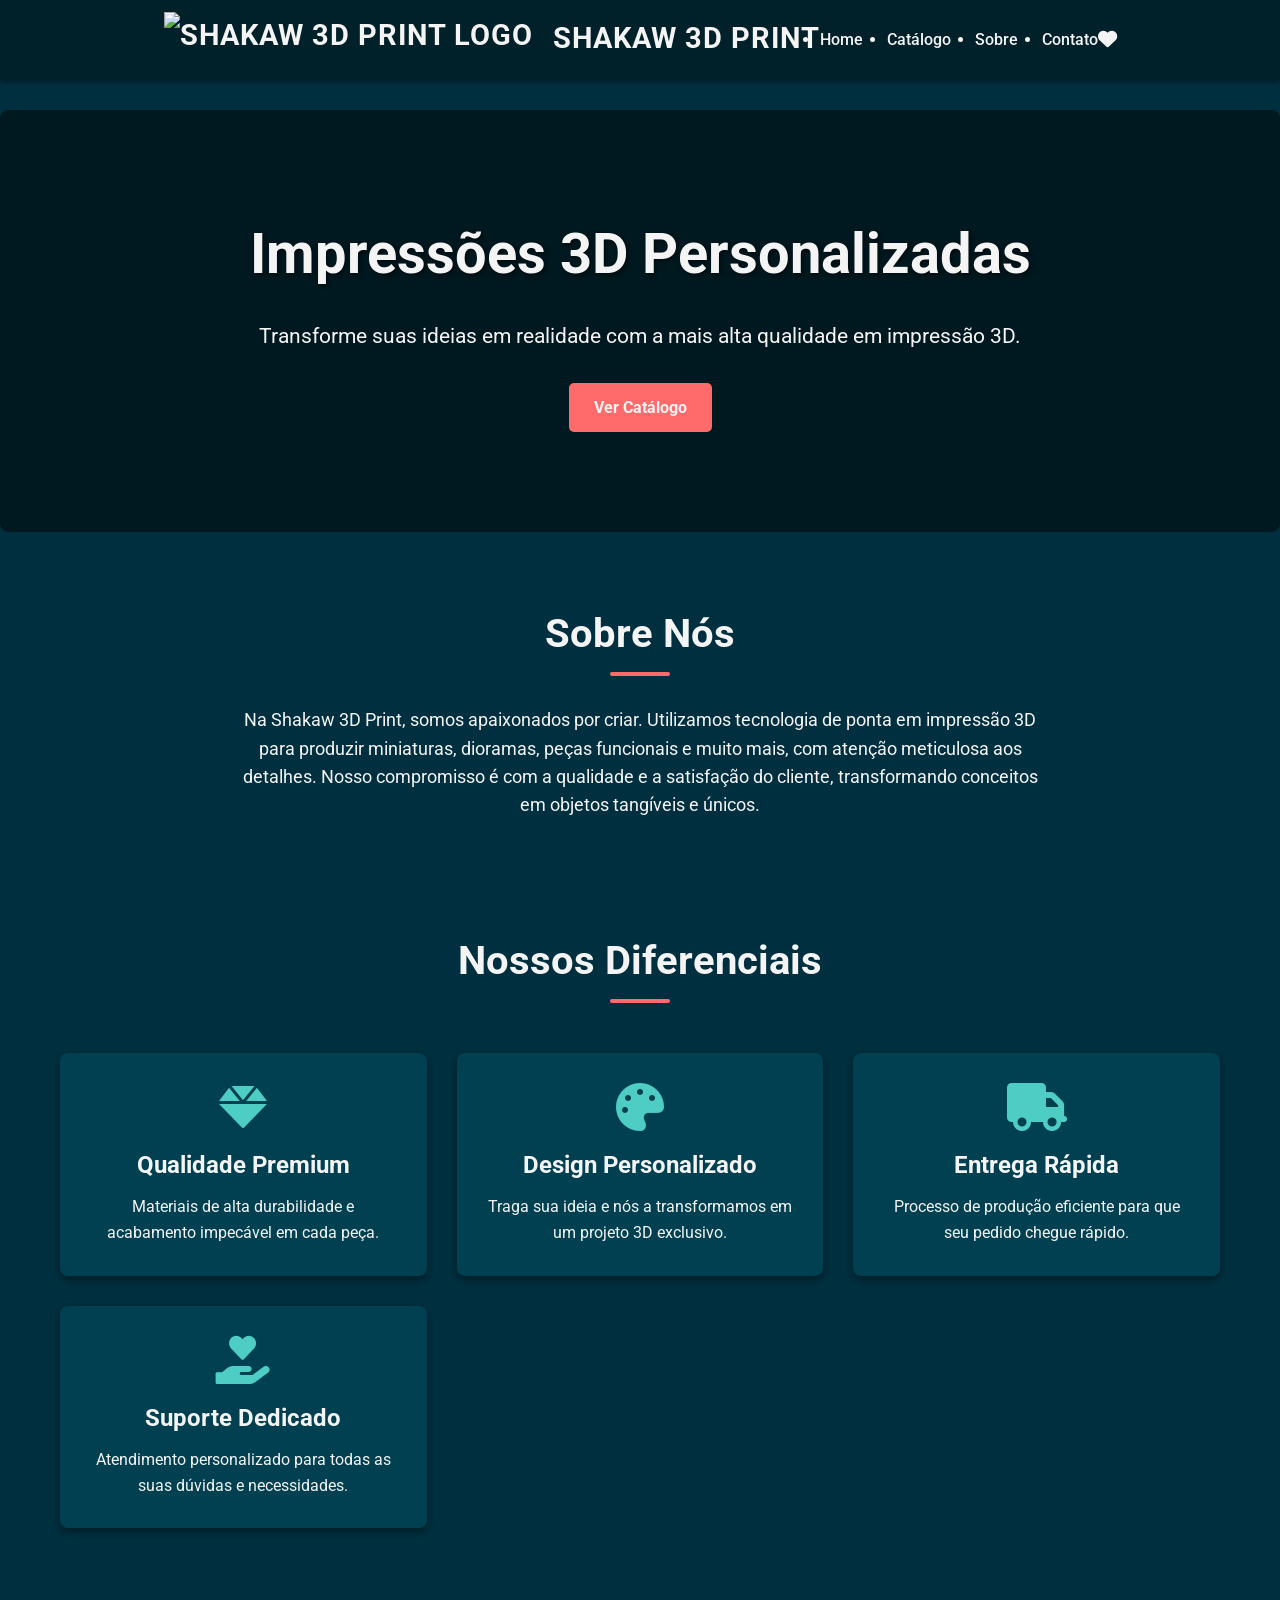
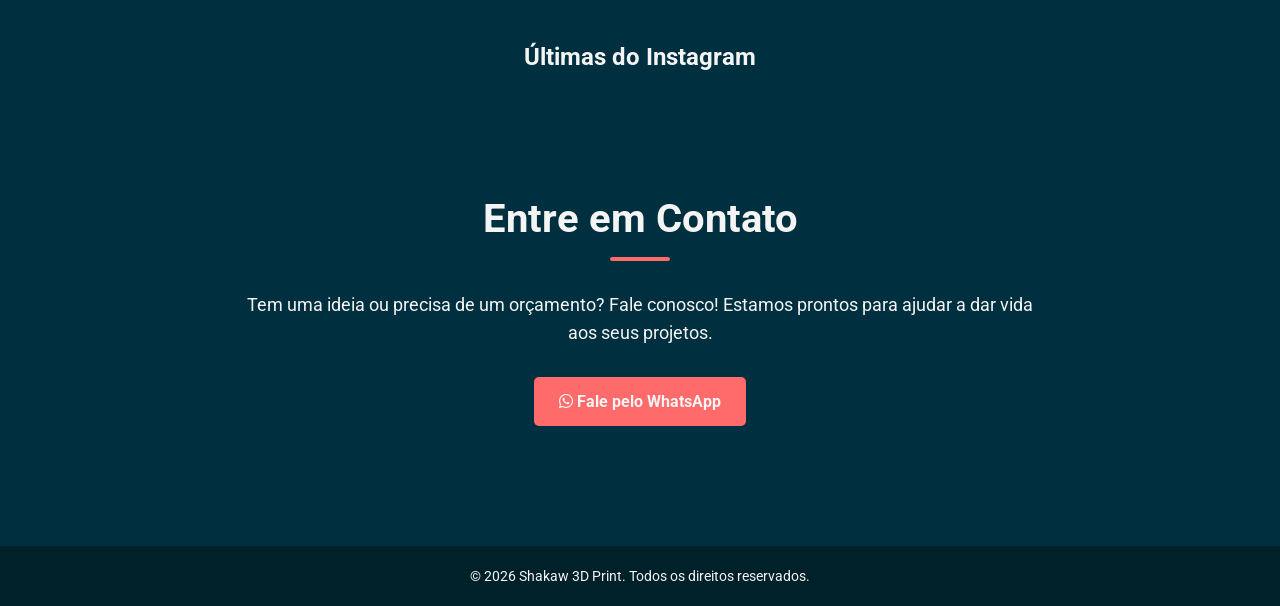
==== commit 6fbae365: "Update index.html" ====
--- a/index.html
+++ b/index.html
@@ -10,26 +10,26 @@
 </head>
 <body>
     <header>
-        <div class="container">
-            <a href="home.html" class="logo">
-                <img src="assets/img/logo.webp" alt="Shakaw 3D Print Logo">
-                Shakaw 3D Print
-            </a>
-            <nav>
-                <ul>
-                    <li><a href="home.html">Home</a></li>
-                    <li><a href="catalogo.html">Catálogo</a></li>
-                    <li><a href="#about">Sobre</a></li>
-                    <li><a href="#contact">Contato</a></li>
-                </ul>
-            </nav>
-            <div class="header-actions">
-                <button id="openInterestPanelFromHeader" aria-label="Abrir lista de interesses">
-                    <i class="fas fa-heart"></i>
-                </button>
-            </div>
+    <div class="container">
+        <a href="index.html" class="logo">
+            <img src="assets/img/logo.webp" alt="Shakaw 3D Print Logo">
+            Shakaw 3D Print
+        </a>
+        <nav>
+            <ul>
+                <li><a href="index.html">Home</a></li>
+                <li><a href="catalogo.html">Catálogo</a></li>
+                <li><a href="index.html#about">Sobre</a></li>
+                <li><a href="index.html#contact">Contato</a></li>
+            </ul>
+        </nav>
+        <div class="header-actions">
+            <button id="openInterestPanelFromHeader" aria-label="Abrir lista de interesses">
+                <i class="fas fa-heart"></i>
+            </button>
         </div>
-    </header>
+    </div>
+</header>
 
     <main>
         <section class="hero">
@@ -167,4 +167,4 @@
 
     <script src="assets/js/script.js"></script>
 </body>
-</html>+</html>
--- a/css/index_styles.css
+++ b/css/index_styles.css
@@ -977,4 +977,37 @@
     .instagram-carousel-item img {
         height: 200px;
     }
-}+}
+/* ---------- AJUSTES DE CABEÇALHO ---------- */
+
+/* Logo */
+header .logo img {
+    height: 56px;               /* Altura maior para a logo */
+    width: auto;
+    margin-right: 12px;         /* Espaço entre a logo e o texto "Shakaw 3D Print" */
+}
+
+/* Menu de Navegação */
+header nav ul {
+    gap: 24px;                  /* Aumenta o espaçamento entre os links do menu */
+    align-items: center;
+}
+
+header nav ul li a {
+    font-size: 1rem;            /* Tamanho da fonte dos links do menu */
+    font-weight: 500;
+    padding: 6px 0;             /* Aumenta a área clicável dos links */
+}
+
+/* Responsividade para telas menores (ajustes no cabeçalho) */
+@media (max-width: 480px) {
+    header .logo img {
+        height: 48px;           /* Mantém a logo maior em telas pequenas */
+    }
+    header nav ul {
+        gap: 18px;              /* Ajusta o espaçamento do menu em telas pequenas */
+    }
+    header nav ul li a {
+        font-size: 0.95rem;     /* Ajusta a fonte do menu em telas pequenas */
+    }
+}
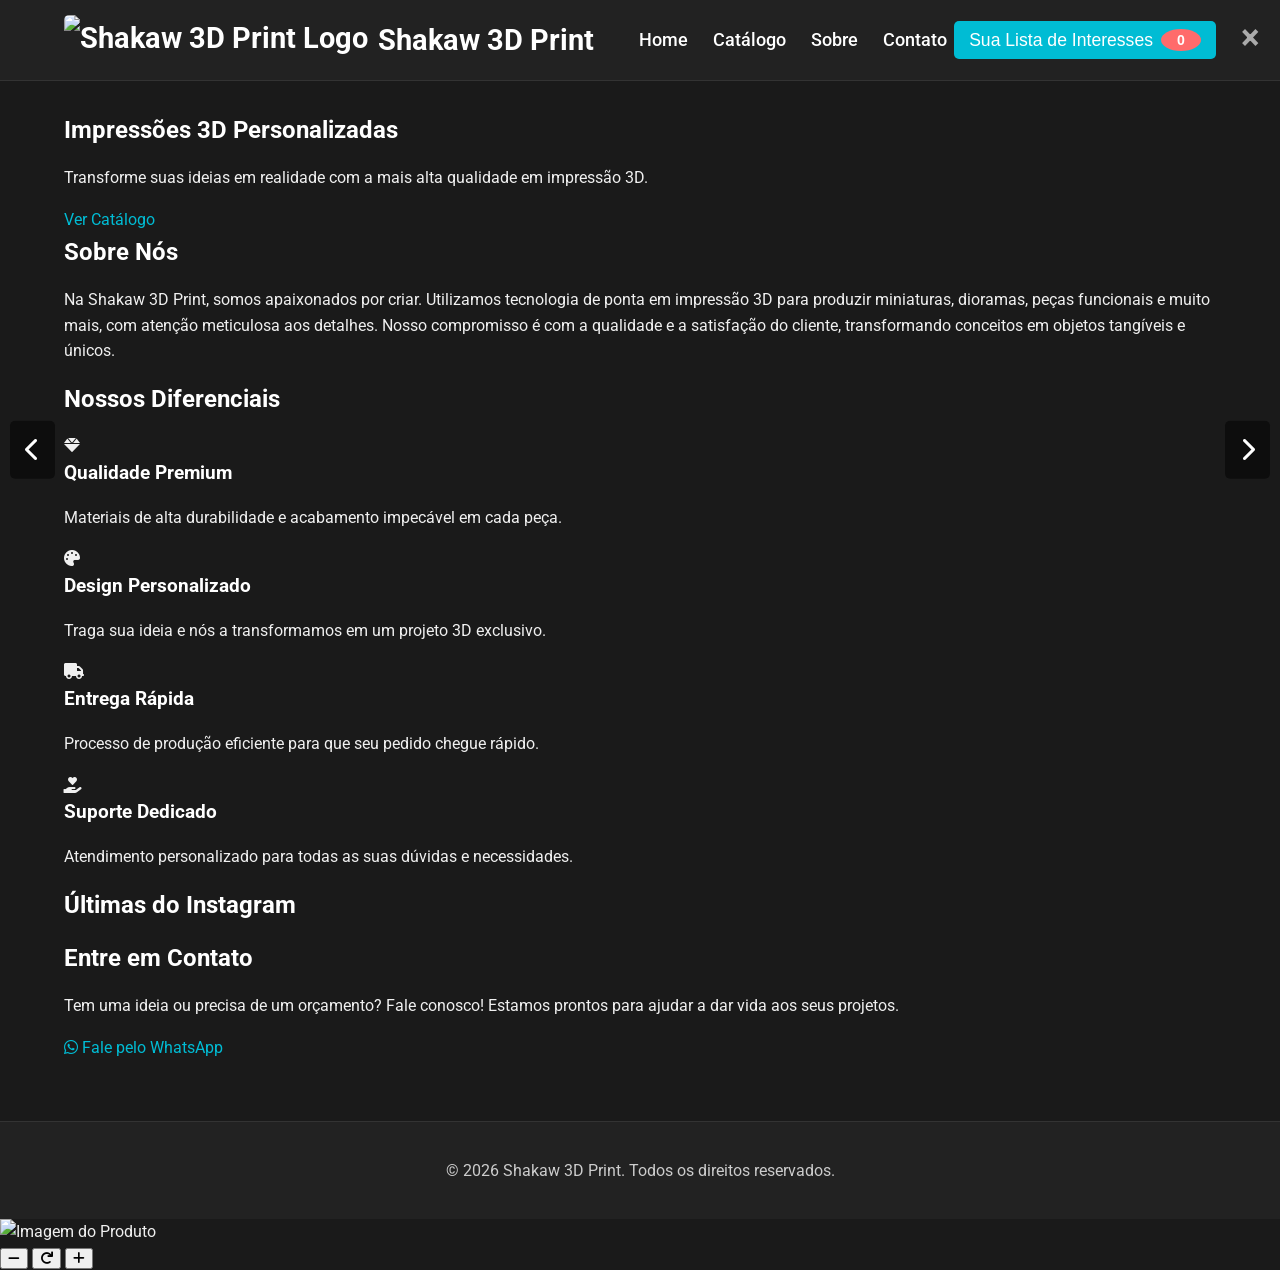
==== commit bfcb898d: "Update index.html" ====
--- a/index.html
+++ b/index.html
@@ -24,9 +24,10 @@
             </ul>
         </nav>
         <div class="header-actions">
-            <button id="openInterestPanelFromHeader" aria-label="Abrir lista de interesses">
-                <i class="fas fa-heart"></i>
-            </button>
+            <button id="openInterestPanelFromHeader" class="interest-toggle-btn">
+    Sua Lista de Interesses
+    <span class="interest-count">0</span>
+</button>
         </div>
     </div>
 </header>
--- a/css/index_styles.css
+++ b/css/index_styles.css
@@ -1,1013 +1,995 @@
-/* Variáveis CSS */
-:root {
-    --primary-color: #ff6b6b; /* Vermelho */
-    --secondary-color: #4ecdc4; /* Azul-esverdeado */
-    --text-color: #f4f4f4; /* Texto claro para fundo escuro */
-    --light-text-color: #f4f4f4;
-    --bg-color: #00303f; /* Fundo principal escuro */
-    --dark-bg-color: #00202a; /* Tom mais escuro para cabeçalho/rodapé */
-    --card-bg-color: #004050; /* Fundo dos cards (um pouco mais claro que o bg-color) */
-    --border-color: rgba(255, 255, 255, 0.1); /* Borda clara para fundo escuro */
-    --shadow-color: rgba(0, 0, 0, 0.4); /* Sombra mais escura */
-    --header-height: 80px;
-    --footer-height: 60px;
-}
-
-/* Reset Básico */
-* {
+/* ============================================= */
+/* Estilos Gerais */
+/* ============================================= */
+body {
+    font-family: 'Roboto', sans-serif;
     margin: 0;
     padding: 0;
-    box-sizing: border-box;
-}
-
-body {
-    font-family: 'Roboto', sans-serif;
+    background-color: #1a1a1a;
+    color: #f0f0f0;
     line-height: 1.6;
-    color: var(--text-color); /* Usa a nova cor de texto padrão */
-    background-color: var(--bg-color); /* Usa a nova cor de fundo padrão */
-    scroll-behavior: smooth;
     display: flex;
     flex-direction: column;
-    min-height: 100vh;
-}
-
-a {
-    color: var(--primary-color);
-    text-decoration: none;
-}
-
-a:hover {
-    text-decoration: underline;
-}
-
-/* Layout Geral */
+    min-height: 100vh; /* Garante que o rodapé fique no final */
+}
+
 .container {
+    width: 90%;
     max-width: 1200px;
     margin: 0 auto;
-    padding: 0 20px;
-}
-
+    padding: 0 15px;
+}
+
+a {
+    color: #00bcd4;
+    text-decoration: none;
+    transition: color 0.2s ease;
+}
+
+a:hover {
+    color: #0097a7;
+}
+
+h1, h2, h3, h4, h5, h6 {
+    color: #fff;
+    margin-top: 0;
+    margin-bottom: 15px;
+}
+
+/* ============================================= */
 /* Cabeçalho */
+/* ============================================= */
 header {
-    background-color: var(--dark-bg-color); /* Tom mais escuro */
-    color: var(--light-text-color);
+    background-color: #222;
+    color: #fff;
     padding: 15px 0;
-    position: sticky;
-    top: 0;
-    z-index: 1000;
-    box-shadow: 0 2px 5px var(--shadow-color);
-    height: var(--header-height);
-    display: flex;
-    align-items: center;
+    border-bottom: 1px solid #333;
 }
 
 header .container {
     display: flex;
     justify-content: space-between;
     align-items: center;
-    flex-wrap: wrap;
+    flex-wrap: wrap; /* Permite que os itens quebrem a linha em telas menores */
 }
 
 .logo {
+    display: flex;
+    align-items: center;
     font-size: 1.8em;
-    font-weight: bold;
-    color: var(--light-text-color);
-    text-transform: uppercase;
-    letter-spacing: 1px;
+    font-weight: 700;
+    color: #fff;
+    text-decoration: none;
+    margin-right: 20px; /* Espaçamento para a navegação */
 }
 
 .logo img {
-    height: 50px;
-    width: auto;
-    display: inline-block;
-    vertical-align: middle;
+    height: 50px; /* Tamanho do logo */
     margin-right: 10px;
-}
-
-nav ul {
-    display: flex;
-    gap: 25px;
-    align-items: center;
-}
-
-nav ul li a {
-    color: var(--light-text-color);
+    border-radius: 5px;
+}
+
+header nav ul {
+    list-style: none;
+    margin: 0;
+    padding: 0;
+    display: flex;
+}
+
+header nav ul li {
+    margin-left: 25px;
+}
+
+header nav ul li a {
+    color: #fff;
     font-weight: 500;
-    transition: color 0.3s ease;
+    font-size: 1.1em;
     padding: 5px 0;
     position: relative;
 }
 
-nav ul li a::after {
+header nav ul li a::after {
     content: '';
     position: absolute;
     left: 0;
     bottom: 0;
     width: 0;
     height: 2px;
-    background-color: var(--primary-color);
+    background-color: #00bcd4;
     transition: width 0.3s ease;
 }
 
-nav ul li a:hover::after {
+header nav ul li a:hover::after,
+header nav ul li a.active::after {
     width: 100%;
 }
 
 .header-actions {
     display: flex;
     align-items: center;
-    gap: 15px;
-}
-
-.header-actions button {
-    background: none;
+    margin-left: auto; /* Empurra para a direita */
+}
+
+.interest-toggle-btn {
+    background-color: #00bcd4;
+    color: #fff;
     border: none;
-    color: var(--light-text-color);
-    font-size: 1.2em;
-    cursor: pointer;
-    transition: color 0.3s ease;
-}
-
-.header-actions button:hover {
-    color: var(--primary-color);
-}
-
-/* Main Content */
+    padding: 8px 15px;
+    border-radius: 5px;
+    cursor: pointer;
+    font-size: 1.1em;
+    display: flex;
+    align-items: center;
+    gap: 8px;
+    transition: background-color 0.2s ease;
+}
+
+.interest-toggle-btn:hover {
+    background-color: #0097a7;
+}
+
+.interest-count {
+    background-color: #ff6b6b;
+    color: #fff;
+    border-radius: 50%;
+    padding: 3px 8px;
+    font-size: 0.8em;
+    font-weight: bold;
+    min-width: 24px; /* Garante que o círculo não encolha demais */
+    text-align: center;
+}
+
+/* ============================================= */
+/* Conteúdo Principal */
+/* ============================================= */
 main {
-    flex-grow: 1;
+    flex-grow: 1; /* Permite que o main ocupe o espaço restante */
     padding: 30px 0;
 }
 
-/* Seção Hero (Home) */
-.hero {
-    background: linear-gradient(rgba(0, 0, 0, 0.5), rgba(0, 0, 0, 0.5)), url('../img/hero-bg.webp') no-repeat center center/cover;
-    color: var(--light-text-color);
-    text-align: center;
-    padding: 100px 20px;
+.catalog-page-content {
+    padding-top: 20px;
+}
+
+/* ============================================= */
+/* Seção de Filtros */
+/* ============================================= */
+.filter-section {
+    background-color: #2a2a2a;
+    padding: 20px;
+    border-radius: 8px;
     margin-bottom: 30px;
-    border-radius: 8px;
-}
-
-.hero h1 {
-    font-size: 3.5em;
-    margin-bottom: 20px;
-    text-shadow: 2px 2px 4px rgba(0, 0, 0, 0.5);
-}
-
-.hero p {
-    font-size: 1.3em;
-    margin-bottom: 30px;
-    max-width: 800px;
-    margin-left: auto;
-    margin-right: auto;
-}
-
-.btn-primary {
-    background-color: var(--primary-color);
-    color: var(--light-text-color);
-    padding: 12px 25px;
-    border-radius: 5px;
-    font-weight: bold;
-    transition: background-color 0.3s ease, transform 0.2s ease;
-    display: inline-block;
-}
-
-.btn-primary:hover {
-    background-color: #e65a5a;
-    transform: translateY(-2px);
-    text-decoration: none;
-}
-
-/* Seção de Destaques/Sobre (Home) */
-.about-section, .features-section {
-    padding: 40px 0;
-    text-align: center;
-}
-
-.about-section h2, .features-section h2, .catalog-header h2 {
-    font-size: 2.5em;
-    color: var(--light-text-color); /* Ajustado para texto claro */
-    margin-bottom: 20px;
-    position: relative;
-    display: inline-block;
-}
-
-.about-section h2::after, .features-section h2::after, .catalog-header h2::after {
-    content: '';
-    position: absolute;
-    left: 50%;
-    bottom: -10px;
-    transform: translateX(-50%);
-    width: 60px;
-    height: 4px;
-    background-color: var(--primary-color);
-    border-radius: 2px;
-}
-
-.about-section p {
-    max-width: 800px;
-    margin: 20px auto 30px auto;
-    font-size: 1.1em;
-    color: var(--text-color); /* Ajustado para texto claro */
-}
-
-.features-grid {
+    display: flex;
+    flex-wrap: wrap;
+    gap: 20px;
+    justify-content: space-between;
+    align-items: flex-end;
+}
+
+.filter-group {
+    display: flex;
+    flex-direction: column;
+    flex: 1; /* Permite que os grupos de filtro se expandam */
+    min-width: 180px; /* Largura mínima para cada grupo */
+}
+
+.filter-group label {
+    margin-bottom: 8px;
+    color: #ccc;
+    font-size: 0.95em;
+}
+
+.filter-section select,
+.filter-section input[type="text"] {
+    padding: 10px;
+    border: 1px solid #444;
+    border-radius: 5px;
+    background-color: #333;
+    color: #f0f0f0;
+    font-size: 1em;
+    width: 100%;
+    box-sizing: border-box; /* Inclui padding e borda na largura */
+}
+
+.filter-section select:focus,
+.filter-section input[type="text"]:focus {
+    border-color: #00bcd4;
+    outline: none;
+}
+
+.results-count {
+    margin-top: 15px;
+    font-size: 1em;
+    color: #ccc;
+    flex-basis: 100%; /* Ocupa a largura total */
+    text-align: right;
+}
+
+/* ============================================= */
+/* Seção de Catálogo e Cards de Produto */
+/* ============================================= */
+
+.catalog-grid {
     display: grid;
-    grid-template-columns: repeat(auto-fit, minmax(280px, 1fr));
-    gap: 30px;
-    margin-top: 40px;
-}
-
-.feature-item {
-    background-color: var(--card-bg-color); /* Usa a nova cor de fundo para cards */
-    padding: 30px;
-    border-radius: 8px;
-    box-shadow: 0 4px 10px var(--shadow-color);
-    transition: transform 0.3s ease;
-}
-
-.feature-item:hover {
-    transform: translateY(-5px);
-}
-
-.feature-item i {
-    font-size: 3em;
-    color: var(--secondary-color);
-    margin-bottom: 15px;
-}
-
-.feature-item h3 {
-    font-size: 1.5em;
-    color: var(--light-text-color); /* Ajustado para texto claro */
-    margin-bottom: 10px;
-}
-
-.feature-item p {
-    font-size: 1em;
-    color: var(--text-color); /* Ajustado para texto claro */
-}
-
-/* Carrossel Instagram (Home) */
-.instagram-carousel-section {
-    padding: 40px 0;
-    text-align: center;
-    background-color: var(--bg-color); /* Mantém o fundo principal */
-    color: var(--light-text-color);
-    margin-top: 30px;
-}
-
-.instagram-carousel-section h2 {
-    color: var(--light-text-color);
-}
-
-.instagram-carousel-section h2::after {
-    background-color: var(--secondary-color);
-}
-
-#instagramCarousel {
-    display: grid;
-    grid-template-columns: repeat(auto-fit, minmax(250px, 1fr));
+    grid-template-columns: repeat(auto-fit, minmax(220px, 1fr)); /* Cards menores para caber mais */
     gap: 20px;
-    margin-top: 30px;
-}
-
-.instagram-carousel-item {
-    background-color: var(--card-bg-color); /* Usa a nova cor de fundo para cards */
+    padding: 20px 0;
+}
+
+.product-card {
+    background-color: #2a2a2a;
     border-radius: 8px;
     overflow: hidden;
-    box-shadow: 0 4px 10px var(--shadow-color);
-    transition: transform 0.3s ease;
-}
-
-.instagram-carousel-item:hover {
-    transform: translateY(-5px);
-}
-
-.instagram-carousel-item img {
-    width: 100%;
-    height: 250px;
-    object-fit: cover;
-    border-bottom: 1px solid var(--border-color);
-}
-
-.instagram-caption {
-    padding: 15px;
-    color: var(--text-color); /* Ajustado para texto claro */
-    font-size: 0.9em;
-    text-align: left;
-}
-
-/* Seção de Catálogo */
-.catalog-header {
+    box-shadow: 0 4px 8px rgba(0, 0, 0, 0.3);
+    display: flex;
+    flex-direction: column;
     text-align: center;
-    margin-bottom: 30px;
-}
-
-.filter-section {
-    text-align: center;
-    margin-bottom: 30px;
-}
-
-.filter-btn {
-    background-color: var(--dark-bg-color); /* Fundo mais escuro para botões */
-    color: var(--light-text-color); /* Texto claro */
-    border: none;
-    padding: 10px 20px;
-    margin: 5px;
-    border-radius: 20px;
-    cursor: pointer;
-    transition: background-color 0.3s ease, color 0.3s ease;
-    font-weight: 500;
-}
-
-.filter-btn:hover {
-    background-color: #005060; /* Um tom um pouco mais claro no hover */
-}
-
-.filter-btn.active {
-    background-color: var(--primary-color);
-    color: var(--light-text-color);
-}
-
-.results-info {
-    text-align: center;
-    margin-bottom: 20px;
-    font-size: 1.1em;
-    color: var(--text-color); /* Ajustado para texto claro */
-}
-
-#catalog {
-    display: grid;
-    grid-template-columns: repeat(auto-fit, minmax(280px, 1fr));
-    gap: 30px;
-}
-
-.product-card {
-    background-color: var(--card-bg-color); /* Usa a nova cor de fundo para cards */
-    border-radius: 8px;
-    box-shadow: 0 4px 10px var(--shadow-color);
-    overflow: hidden;
-    transition: transform 0.3s ease;
-    display: flex;
-    flex-direction: column;
+    transition: transform 0.2s ease-in-out;
+    max-width: 300px;
+    margin: 0 auto;
 }
 
 .product-card:hover {
     transform: translateY(-5px);
 }
 
-.product-card img {
+.product-image {
     width: 100%;
-    height: 250px;
-    object-fit: cover;
-    border-bottom: 1px solid var(--border-color);
-    cursor: zoom-in;
-}
-
-.product-card-content {
-    padding: 20px;
+    height: 180px; /* Altura fixa para as imagens dos cards */
+    object-fit: contain; /* Garante que a imagem inteira seja visível */
+    background-color: #333; /* Fundo escuro para o espaço vazio */
+    border-bottom: 1px solid #3a3a3a;
+}
+
+.product-info {
+    padding: 15px;
     flex-grow: 1;
     display: flex;
     flex-direction: column;
-}
-
-.product-card-content h3 {
-    font-size: 1.4em;
-    color: var(--light-text-color); /* Ajustado para texto claro */
-    margin-bottom: 10px;
-    display: flex;
-    align-items: center;
-    flex-wrap: wrap;
-}
-
-.product-card-content p {
-    font-size: 0.95em;
-    color: var(--text-color); /* Ajustado para texto claro */
+    justify-content: space-between;
+}
+
+.product-name {
+    font-size: 1.1em; /* Tamanho da fonte ligeiramente menor */
+    margin-bottom: 8px;
+    color: #fff;
+    white-space: nowrap;
+    overflow: hidden;
+    text-overflow: ellipsis;
+}
+
+.product-price {
+    font-size: 1em; /* Tamanho da fonte ligeiramente menor */
+    color: #00bcd4;
     margin-bottom: 15px;
-    flex-grow: 1;
-}
-
-.product-card .price {
-    font-size: 1.3em;
     font-weight: bold;
-    color: var(--primary-color);
-    margin-top: auto; /* Empurra o preço para baixo */
+}
+
+.product-actions {
+    display: flex;
+    justify-content: space-around;
+    gap: 8px; /* Espaçamento menor entre os botões */
+    margin-top: 10px;
     margin-bottom: 15px;
 }
 
-.product-card .price.consult {
-    color: #aaa; /* Ajustado para fundo escuro */
-    font-size: 1.1em;
-}
-
-.add-to-interest-btn {
-    background-color: var(--secondary-color);
-    color: var(--light-text-color);
+.product-actions button {
+    background-color: #00bcd4;
+    color: #fff;
     border: none;
-    padding: 10px 15px;
-    border-radius: 5px;
-    cursor: pointer;
-    font-size: 1em;
-    font-weight: bold;
-    transition: background-color 0.3s ease, transform 0.2s ease;
-    display: flex;
-    align-items: center;
-    justify-content: center;
-    gap: 8px;
-    width: 100%;
-}
-
-.add-to-interest-btn:hover {
-    background-color: #3cb0a8;
-    transform: translateY(-2px);
+    padding: 7px 10px; /* Padding ajustado */
+    border-radius: 5px;
+    cursor: pointer;
+    font-size: 0.85em; /* Tamanho da fonte ajustado */
+    transition: background-color 0.2s ease;
+    flex: 1;
+}
+
+.product-actions button:hover {
+    background-color: #0097a7;
 }
 
 /* Badges de Categoria */
 .cat-badge {
     display: inline-block;
-    padding: 3px 8px;
-    border-radius: 12px;
-    font-size: 0.75em;
+    padding: 4px 8px; /* Padding ajustado */
+    border-radius: 5px;
+    font-size: 0.75em; /* Tamanho da fonte ajustado */
     font-weight: bold;
-    margin-left: 8px;
-    white-space: nowrap;
-}
-
-.cat-diorama-garagem {
-    background-color: #f0ad4e; /* Laranja */
-    color: #fff;
-}
-
-.cat-miniaturas-3d {
-    background-color: #5bc0de; /* Azul claro */
-    color: #fff;
-}
-
-.cat-miniaturas-rpg {
-    background-color: #5cb85c; /* Verde */
-    color: #fff;
-}
-
-.cat-produtos-funcionais {
-    background-color: #6c757d; /* Cinza */
-    color: #fff;
-}
-
-/* Loader */
-#loader {
-    border: 8px solid #f3f3f3;
-    border-top: 8px solid var(--primary-color);
-    border-radius: 50%;
-    width: 60px;
-    height: 60px;
-    animation: spin 1s linear infinite;
+    margin-top: 10px;
+    color: #fff;
+}
+
+.cat-diorama-garagem { background-color: #ff6b6b; }
+.cat-miniaturas-3d { background-color: #6a0572; }
+.cat-miniaturas-rpg { background-color: #ffc107; color: #333; }
+.cat-produtos-funcionais { background-color: #28a745; }
+
+/* ============================================= */
+/* Modal de Imagem (Detalhes do Produto) */
+/* ============================================= */
+
+.modal {
+    display: none;
     position: fixed;
-    top: 50%;
-    left: 50%;
-    transform: translate(-50%, -50%);
-    z-index: 1001;
-    display: none; /* Escondido por padrão */
-}
-
-@keyframes spin {
-    0% { transform: rotate(0deg); }
-    100% { transform: rotate(360deg); }
-}
-
-.loading-message {
-    text-align: center;
-    font-size: 1.2em;
-    color: var(--text-color); /* Ajustado para texto claro */
-    margin-top: 50px;
-}
-
-/* Painel de Interesses */
-.interest-panel {
-    position: fixed;
-    top: var(--header-height);
-    right: -350px; /* Escondido por padrão */
-    width: 330px;
-    height: calc(100% - var(--header-height));
-    background-color: var(--card-bg-color); /* Usa a nova cor de fundo para cards */
-    box-shadow: -4px 0 10px var(--shadow-color);
-    z-index: 999;
-    transition: right 0.3s ease-in-out;
-    display: flex;
-    flex-direction: column;
-    padding: 20px;
-}
-
-.interest-panel.open {
-    right: 0;
-}
-
-.interest-panel-header {
-    display: flex;
-    justify-content: space-between;
-    align-items: center;
-    margin-bottom: 20px;
-    padding-bottom: 10px;
-    border-bottom: 1px solid var(--border-color);
-}
-
-.interest-panel-header h3 {
-    font-size: 1.5em;
-    color: var(--light-text-color); /* Ajustado para texto claro */
-}
-
-.interest-panel-header .close-btn {
-    background: none;
-    border: none;
-    font-size: 1.8em;
-    color: #aaa; /* Ajustado para fundo escuro */
-    cursor: pointer;
-    transition: color 0.3s ease;
-}
-
-.interest-panel-header .close-btn:hover {
-    color: var(--primary-color);
-}
-
-.interest-list {
-    flex-grow: 1;
-    overflow-y: auto;
-    margin-bottom: 20px;
-}
-
-.interest-list li {
-    display: flex;
-    justify-content: space-between;
-    align-items: center;
-    padding: 10px 0;
-    border-bottom: 1px dashed var(--border-color); /* Borda clara */
-}
-
-.interest-list li:last-child {
-    border-bottom: none;
-}
-
-.interest-list .item-info {
-    flex-grow: 1;
-}
-
-.interest-list .item-name {
-    font-weight: 500;
-    color: var(--light-text-color); /* Ajustado para texto claro */
-    display: block;
-}
-
-.interest-list .item-price {
-    font-size: 0.9em;
-    color: #aaa; /* Ajustado para fundo escuro */
-}
-
-.interest-list .remove-item-btn {
-    background: none;
-    border: none;
-    color: var(--primary-color);
-    font-size: 1.5em;
-    cursor: pointer;
-    margin-left: 10px;
-    transition: transform 0.2s ease;
-}
-
-.interest-list .remove-item-btn:hover {
-    transform: scale(1.1);
-}
-
-.interest-summary {
-    padding-top: 15px;
-    border-top: 1px solid var(--border-color);
-    text-align: right;
-}
-
-.interest-summary #interestTotal {
-    font-size: 1.3em;
-    font-weight: bold;
-    color: var(--light-text-color); /* Ajustado para texto claro */
-    margin-bottom: 15px;
-    display: block;
-}
-
-.interest-summary .btn-primary {
-    width: 100%;
-    text-align: center;
-}
-
-/* Modal de Imagem */
-.img-modal {
-    display: none; /* Escondido por padrão */
-    position: fixed;
-    z-index: 2000;
-    left: 0;
-    top: 0;
-    width: 100%;
-    height: 100%;
-    overflow: hidden; /* Para controlar o pan/zoom */
-    background-color: rgba(0, 0, 0, 0.9);
-    justify-content: center;
-    align-items: center;
-    cursor: zoom-out;
-}
-
-.img-modal.open {
-    display: flex;
-}
-
-.img-modal-content {
-    position: relative;
-    max-width: 90%;
-    max-height: 90%;
-    display: flex;
-    justify-content: center;
-    align-items: center;
-}
-
-.img-modal-content img {
-    max-width: 100%;
-    max-height: 100%;
-    object-fit: contain; /* Garante que a imagem caiba */
-    transition: transform 0.05s ease-out; /* Transição suave para zoom/pan */
-    cursor: grab;
-}
-
-.img-modal-content img.panning {
-    cursor: grabbing;
-}
-
-.img-modal .close {
-    position: absolute;
-    top: 20px;
-    right: 35px;
-    color: #f1f1f1;
-    font-size: 40px;
-    font-weight: bold;
-    transition: 0.3s;
-    cursor: pointer;
-    z-index: 2001;
-}
-
-.img-modal .close:hover,
-.img-modal .close:focus {
-    color: var(--primary-color);
-    text-decoration: none;
-    cursor: pointer;
-}
-
-.modal-nav {
-    position: absolute;
-    top: 50%;
-    transform: translateY(-50%);
-    background-color: rgba(0, 0, 0, 0.5);
-    color: #f1f1f1;
-    padding: 15px;
-    cursor: pointer;
-    font-size: 2em;
-    user-select: none;
-    transition: background-color 0.3s ease;
-    z-index: 2001;
-}
-
-.modal-nav:hover {
-    background-color: rgba(0, 0, 0, 0.8);
-}
-
-.modal-nav.modal-prev {
-    left: 0;
-    border-top-right-radius: 5px;
-    border-bottom-right-radius: 5px;
-}
-
-.modal-nav.modal-next {
-    right: 0;
-    border-top-left-radius: 5px;
-    border-bottom-left-radius: 5px;
-}
-
-.zoom-controls {
-    position: absolute;
-    bottom: 20px;
-    left: 50%;
-    transform: translateX(-50%);
-    background-color: rgba(0, 0, 0, 0.7);
-    border-radius: 5px;
-    padding: 5px 10px;
-    display: flex;
-    gap: 10px;
-    z-index: 2001;
-}
-
-.zoom-controls button {
-    background: none;
-    border: none;
-    color: #f1f1f1;
-    font-size: 1.5em;
-    cursor: pointer;
-    padding: 5px;
-    transition: color 0.3s ease;
-}
-
-.zoom-controls button:hover {
-    color: var(--secondary-color);
-}
-
-/* Modal de Contato */
-.contact-modal {
-    display: none; /* Escondido por padrão */
-    position: fixed;
-    z-index: 2000;
+    z-index: 1000;
     left: 0;
     top: 0;
     width: 100%;
     height: 100%;
     overflow: auto;
     background-color: rgba(0, 0, 0, 0.8);
+    backdrop-filter: blur(5px);
+    -webkit-backdrop-filter: blur(5px);
+    padding-top: 60px;
+}
+
+.modal-content {
+    background-color: #2a2a2a;
+    margin: 5% auto; /* Ajusta a margem para centralizar melhor */
+    padding: 25px;
+    border: 1px solid #888;
+    width: 90%;
+    max-width: 850px; /* Aumentei um pouco o max-width */
+    border-radius: 10px;
+    position: relative;
+    display: flex;
+    flex-direction: column;
+    align-items: center;
+    box-shadow: 0 8px 16px rgba(0, 0, 0, 0.5);
+}
+
+.modal-content h2 {
+    color: #fff;
+    margin-bottom: 15px;
+    font-size: 1.8em;
+    text-align: center;
+}
+
+.modal-main-image-container {
+    position: relative;
+    width: 100%;
+    max-width: 700px; /* Limita a largura da imagem principal */
+    height: 480px; /* Altura fixa para a imagem principal (aumentada) */
+    overflow: hidden;
+    margin-bottom: 20px;
+    background-color: #1a1a1a;
+    display: flex;
     justify-content: center;
     align-items: center;
-}
-
-.contact-modal.open {
-    display: flex;
+    border-radius: 8px;
+}
+
+#modalImg {
+    width: 100%;
+    height: 100%;
+    object-fit: contain;
+    transform-origin: center center;
+    transition: transform 0.1s ease-out;
+    cursor: grab;
+}
+
+#modalImg.zoomable {
+    cursor: grab;
+}
+#modalImg.zoomable:active {
+    cursor: grabbing;
+}
+
+.modal-nav {
+    position: absolute;
+    top: 50%;
+    transform: translateY(-50%);
+    background-color: rgba(0, 0, 0, 0.5);
+    color: white;
+    border: none;
+    padding: 10px 15px;
+    cursor: pointer;
+    font-size: 1.5em;
+    border-radius: 5px;
+    z-index: 10;
+    transition: background-color 0.2s ease;
+}
+
+.modal-nav:hover {
+    background-color: rgba(0, 0, 0, 0.7);
+}
+
+.modal-nav.modal-prev { left: 10px; }
+.modal-nav.modal-next { right: 10px; }
+
+.modal-controls {
+    display: flex;
+    gap: 10px;
+    margin-bottom: 20px;
+}
+
+.modal-controls button {
+    background-color: #00bcd4;
+    color: #fff;
+    border: none;
+    padding: 8px 15px;
+    border-radius: 5px;
+    cursor: pointer;
+    font-size: 1em;
+    transition: background-color 0.2s ease;
+}
+
+.modal-controls button:hover {
+    background-color: #0097a7;
+}
+
+.modal-product-description {
+    color: #ccc;
+    font-size: 0.95em;
+    line-height: 1.5;
+    text-align: justify;
+    margin-bottom: 20px;
+    max-height: 150px; /* Aumentei um pouco a altura da descrição */
+    overflow-y: auto;
+    padding-right: 5px;
+    width: 100%;
+    max-width: 700px;
+}
+
+.modal-thumbnails {
+    display: flex;
+    flex-wrap: wrap;
+    justify-content: center;
+    gap: 10px;
+    margin-top: 15px;
+    max-width: 100%;
+    overflow-x: auto;
+    padding-bottom: 10px;
+}
+
+.modal-thumbnail {
+    width: 80px; /* Tamanho das miniaturas */
+    height: 80px;
+    object-fit: cover;
+    border: 2px solid transparent;
+    border-radius: 5px;
+    cursor: pointer;
+    transition: border-color 0.2s ease, transform 0.2s ease;
+}
+
+.modal-thumbnail:hover {
+    transform: scale(1.05);
+}
+
+.modal-thumbnail.active {
+    border-color: #00bcd4;
+}
+
+.close {
+    color: #aaa;
+    position: absolute;
+    top: 10px;
+    right: 20px;
+    font-size: 35px;
+    font-weight: bold;
+    cursor: pointer;
+    transition: color 0.2s ease;
+}
+
+.close:hover,
+.close:focus {
+    color: #fff;
+    text-decoration: none;
+}
+
+/* ============================================= */
+/* Painel de Interesses (Carrinho) */
+/* ============================================= */
+
+.interest-panel {
+    display: none;
+    position: fixed;
+    top: 0;
+    right: 0;
+    width: 380px; /* Largura ajustada para o painel */
+    height: 100%;
+    background-color: #222;
+    box-shadow: -5px 0 15px rgba(0, 0, 0, 0.5);
+    z-index: 1001;
+    flex-direction: column;
+    transform: translateX(100%);
+    transition: transform 0.3s ease-out;
+}
+
+.interest-panel.open {
+    transform: translateX(0);
+}
+
+.interest-panel-header {
+    display: flex;
+    justify-content: space-between;
+    align-items: center;
+    padding: 15px 20px;
+    background-color: #333;
+    border-bottom: 1px solid #444;
+}
+
+.interest-panel-header h3 {
+    margin: 0;
+    color: #fff;
+    font-size: 1.3em;
+}
+
+.close-interest-panel-btn {
+    background: none;
+    border: none;
+    color: #aaa;
+    font-size: 1.8em;
+    cursor: pointer;
+    transition: color 0.2s ease;
+}
+
+.close-interest-panel-btn:hover {
+    color: #fff;
+}
+
+.interest-panel-body {
+    flex-grow: 1;
+    padding: 20px;
+    overflow-y: auto;
+}
+
+.interest-list {
+    list-style: none;
+    padding: 0;
+    margin: 0;
+}
+
+.interest-list li {
+    display: flex;
+    align-items: center;
+    padding: 12px 0;
+    border-bottom: 1px solid #3a3a3a;
+}
+
+.interest-list li:last-child {
+    border-bottom: none;
+}
+
+.interest-item-thumb {
+    width: 70px; /* Tamanho da miniatura no carrinho */
+    height: 70px;
+    object-fit: cover;
+    border-radius: 5px;
+    margin-right: 15px;
+    background-color: #1a1a1a; /* Fundo para thumbs */
+}
+
+.interest-item-details {
+    flex-grow: 1;
+    display: flex;
+    flex-direction: column;
+    color: #fff;
+}
+
+.interest-item-details span {
+    font-size: 0.95em;
+    margin-bottom: 5px;
+}
+
+.interest-item-controls {
+    display: flex;
+    align-items: center;
+    gap: 8px;
+    font-size: 0.9em;
+}
+
+.interest-item-controls .quantity-btn {
+    background-color: #00bcd4;
+    color: #fff;
+    border: none;
+    width: 28px;
+    height: 28px;
+    border-radius: 4px;
+    cursor: pointer;
+    font-weight: bold;
+    transition: background-color 0.2s ease;
+}
+
+.interest-item-controls .quantity-btn:hover {
+    background-color: #0097a7;
+}
+
+.interest-item-controls .remove-item-btn {
+    background: none;
+    border: none;
+    color: #ff6b6b;
+    cursor: pointer;
+    font-size: 1.2em;
+    margin-left: auto;
+}
+
+.interest-item-controls .remove-item-btn:hover {
+    color: #e60000;
+}
+
+.empty-list-message {
+    color: #ccc;
+    text-align: center;
+    padding: 20px;
+}
+
+.interest-panel-footer {
+    padding: 15px 20px;
+    background-color: #333;
+    border-top: 1px solid #444;
+    text-align: right;
+}
+
+.interest-total {
+    font-size: 1.4em;
+    font-weight: bold;
+    color: #00bcd4;
+    margin-bottom: 15px;
+}
+
+.open-contact-modal-btn {
+    background-color: #ff6b6b;
+    color: #fff;
+    border: none;
+    padding: 12px 20px;
+    border-radius: 5px;
+    cursor: pointer;
+    font-size: 1.1em;
+    width: 100%;
+    transition: background-color 0.2s ease;
+}
+
+.open-contact-modal-btn:hover {
+    background-color: #e60000;
+}
+
+/* ============================================= */
+/* Modal de Contato */
+/* ============================================= */
+
+.contact-modal {
+    display: none;
+    position: fixed;
+    z-index: 1002;
+    left: 0;
+    top: 0;
+    width: 100%;
+    height: 100%;
+    overflow: auto;
+    background-color: rgba(0, 0, 0, 0.8);
+    backdrop-filter: blur(5px);
+    -webkit-backdrop-filter: blur(5px);
+    padding-top: 60px;
 }
 
 .contact-modal-content {
-    background-color: var(--card-bg-color); /* Usa a nova cor de fundo para cards */
-    margin: auto;
+    background-color: #2a2a2a;
+    margin: 5% auto;
     padding: 30px;
-    border-radius: 8px;
+    border-radius: 10px;
     width: 90%;
-    max-width: 600px;
-    box-shadow: 0 5px 15px var(--shadow-color);
+    max-width: 500px;
+    box-shadow: 0 8px 16px rgba(0, 0, 0, 0.5);
     position: relative;
 }
 
-.contact-modal-content .close-contact {
+.contact-modal-content h2 {
+    color: #fff;
+    text-align: center;
+    margin-bottom: 25px;
+}
+
+.contact-modal-content form {
+    display: flex;
+    flex-direction: column;
+}
+
+.contact-modal-content label {
+    margin-bottom: 8px;
+    color: #ccc;
+    font-size: 0.95em;
+}
+
+.contact-modal-content input[type="text"],
+.contact-modal-content input[type="email"],
+.contact-modal-content input[type="tel"],
+.contact-modal-content textarea {
+    padding: 12px;
+    margin-bottom: 20px;
+    border: 1px solid #444;
+    border-radius: 5px;
+    background-color: #333;
+    color: #f0f0f0;
+    font-size: 1em;
+    box-sizing: border-box;
+    width: 100%;
+}
+
+.contact-modal-content input[type="text"]:focus,
+.contact-modal-content input[type="email"]:focus,
+.contact-modal-content input[type="tel"]:focus,
+.contact-modal-content textarea:focus {
+    border-color: #00bcd4;
+    outline: none;
+}
+
+.contact-modal-content textarea {
+    resize: vertical;
+    min-height: 80px;
+}
+
+.contact-modal-content button[type="submit"] {
+    background-color: #00bcd4;
+    color: #fff;
+    border: none;
+    padding: 12px 20px;
+    border-radius: 5px;
+    cursor: pointer;
+    font-size: 1.1em;
+    margin-top: 10px;
+    transition: background-color 0.2s ease;
+}
+
+.contact-modal-content button[type="submit"]:hover {
+    background-color: #0097a7;
+}
+
+.close-contact {
+    color: #aaa;
     position: absolute;
-    top: 15px;
-    right: 25px;
-    color: #aaa; /* Ajustado para fundo escuro */
-    font-size: 30px;
+    top: 10px;
+    right: 20px;
+    font-size: 35px;
     font-weight: bold;
     cursor: pointer;
-}
-
-.contact-modal-content .close-contact:hover,
-.contact-modal-content .close-contact:focus {
-    color: var(--primary-color);
+    transition: color 0.2s ease;
+}
+
+.close-contact:hover,
+.close-contact:focus {
+    color: #fff;
     text-decoration: none;
 }
 
-.contact-modal-content h2 {
-    color: var(--light-text-color); /* Ajustado para texto claro */
-    margin-bottom: 20px;
-    text-align: center;
-}
-
-.contact-modal-content form label {
-    display: block;
-    margin-bottom: 8px;
-    font-weight: 500;
-    color: var(--text-color); /* Ajustado para texto claro */
-}
-
-.contact-modal-content form input[type="text"],
-.contact-modal-content form input[type="email"],
-.contact-modal-content form input[type="tel"],
-.contact-modal-content form textarea {
-    width: 100%;
-    padding: 10px;
-    margin-bottom: 15px;
-    border: 1px solid var(--border-color);
-    border-radius: 5px;
-    font-family: 'Roboto', sans-serif;
-    font-size: 1em;
-    background-color: var(--dark-bg-color); /* Fundo escuro para inputs */
-    color: var(--light-text-color); /* Texto claro para inputs */
-}
-
-#selectedItemsSummary {
-    background-color: var(--dark-bg-color); /* Fundo escuro para o resumo */
-    border: 1px dashed var(--border-color);
-    padding: 15px;
-    margin-bottom: 20px;
-    border-radius: 5px;
-    max-height: 150px;
-    overflow-y: auto;
-    color: var(--text-color); /* Ajustado para texto claro */
-}
-
-#selectedItemsSummary strong {
-    color: var(--primary-color);
-}
-
-.contact-modal-content form button[type="submit"] {
-    background-color: var(--primary-color);
-    color: var(--light-text-color);
-    padding: 12px 25px;
-    border: none;
-    border-radius: 5px;
-    font-weight: bold;
-    cursor: pointer;
-    transition: background-color 0.3s ease, transform 0.2s ease;
-    width: 100%;
-    font-size: 1.1em;
-}
-
-.contact-modal-content form button[type="submit"]:hover {
-    background-color: #e65a5a;
-    transform: translateY(-2px);
-}
-
+/* ============================================= */
+/* Loader */
+/* ============================================= */
+.loader {
+    border: 8px solid #f3f3f3;
+    border-top: 8px solid #00bcd4;
+    border-radius: 50%;
+    width: 50px;
+    height: 50px;
+    animation: spin 1s linear infinite;
+    margin: 50px auto;
+    display: none; /* Escondido por padrão */
+}
+
+@keyframes spin {
+    0% { transform: rotate(0deg); }
+    100% { transform: rotate(360deg); }
+}
+
+/* ============================================= */
 /* Botão Voltar ao Topo */
+/* ============================================= */
 #backToTopBtn {
-    display: none; /* Escondido por padrão */
+    display: none;
     position: fixed;
     bottom: 30px;
     right: 30px;
     z-index: 99;
-    font-size: 24px;
     border: none;
     outline: none;
-    background-color: var(--primary-color);
+    background-color: #00bcd4;
     color: white;
     cursor: pointer;
     padding: 15px;
     border-radius: 50%;
-    box-shadow: 0 4px 8px rgba(0, 0, 0, 0.2);
-    transition: background-color 0.3s ease, transform 0.2s ease;
+    font-size: 18px;
+    box-shadow: 0 4px 8px rgba(0, 0, 0, 0.3);
+    transition: background-color 0.3s ease;
 }
 
 #backToTopBtn:hover {
-    background-color: #e65a5a;
-    transform: translateY(-2px);
-}
-
+    background-color: #0097a7;
+}
+
+/* ============================================= */
 /* Rodapé */
+/* ============================================= */
 footer {
-    background-color: var(--dark-bg-color); /* Tom mais escuro */
-    color: var(--light-text-color);
+    background-color: #222;
+    color: #ccc;
     text-align: center;
     padding: 20px 0;
-    margin-top: 50px;
-    height: var(--footer-height);
-    display: flex;
-    align-items: center;
-    justify-content: center;
-}
-
-footer p {
-    font-size: 0.9em;
-}
-
-/* Responsividade */
-@media (max-width: 768px) {
-    .hero h1 {
-        font-size: 2.5em;
-    }
-
-    .hero p {
-        font-size: 1em;
-    }
-
-    .about-section h2, .features-section h2, .catalog-header h2 {
-        font-size: 2em;
-    }
-
+    border-top: 1px solid #333;
+    margin-top: 30px;
+}
+
+footer .social-links a {
+    color: #fff;
+    font-size: 1.5em;
+    margin: 0 10px;
+    transition: color 0.2s ease;
+}
+
+footer .social-links a:hover {
+    color: #00bcd4;
+}
+
+/* ============================================= */
+/* Media Queries para Responsividade */
+/* ============================================= */
+@media (max-width: 992px) {
+    .container {
+        width: 95%;
+    }
     header .container {
         flex-direction: column;
         text-align: center;
+    }
+    .logo {
+        margin-bottom: 15px;
+        margin-right: 0;
+    }
+    header nav ul {
+        margin-bottom: 15px;
+        justify-content: center;
+        flex-wrap: wrap;
+    }
+    header nav ul li {
+        margin: 0 10px 10px 10px;
+    }
+    .header-actions {
+        margin-left: 0;
+    }
+    .filter-section {
+        flex-direction: column;
+        align-items: stretch;
+    }
+    .filter-group {
+        width: 100%;
+        min-width: unset;
+    }
+    .results-count {
+        text-align: left;
+    }
+    .modal-content {
+        margin: 2% auto;
+        width: 98%;
+        padding: 15px;
+    }
+    .modal-main-image-container {
+        height: 350px;
+    }
+    .modal-product-description {
+        max-height: 120px;
+    }
+    .modal-thumbnails {
+        gap: 8px;
+    }
+    .modal-thumbnail {
+        width: 70px;
+        height: 70px;
+    }
+    .interest-panel {
+        width: 100%; /* Painel de interesses ocupa toda a largura em mobile */
+    }
+}
+
+@media (max-width: 768px) {
+    .catalog-grid {
+        grid-template-columns: repeat(auto-fit, minmax(180px, 1fr)); /* Cards ainda menores em mobile */
         gap: 15px;
     }
-
-    nav ul {
-        flex-direction: column;
-        gap: 10px;
-    }
-
-    .header-actions {
-        margin-top: 10px;
-    }
-
-    .filter-btn {
-        padding: 8px 15px;
+    .product-card {
+        max-width: 100%;
+    }
+    .product-image {
+        height: 150px; /* Altura da imagem do card em mobile */
+    }
+    .modal-main-image-container {
+        height: 280px;
+    }
+    .modal-product-description {
+        max-height: 100px;
+    }
+    .modal-thumbnail {
+        width: 60px;
+        height: 60px;
+    }
+}
+
+@media (max-width: 480px) {
+    .logo {
+        font-size: 1.5em;
+    }
+    .logo img {
+        height: 40px;
+    }
+    header nav ul li {
+        margin: 0 5px 5px 5px;
+    }
+    header nav ul li a {
+        font-size: 1em;
+    }
+    .interest-toggle-btn {
+        padding: 6px 12px;
+        font-size: 1em;
+    }
+    .interest-count {
+        padding: 2px 6px;
+        min-width: 20px;
+        font-size: 0.7em;
+    }
+    .product-name {
+        font-size: 1em;
+    }
+    .product-price {
         font-size: 0.9em;
     }
-
-    #catalog {
-        grid-template-columns: repeat(auto-fit, minmax(250px, 1fr));
-    }
-
-    .product-card-content h3 {
+    .product-actions button {
+        font-size: 0.75em;
+        padding: 5px 7px;
+    }
+    .cat-badge {
+        font-size: 0.65em;
+        padding: 2px 5px;
+    }
+    .modal-content h2 {
+        font-size: 1.5em;
+    }
+    .modal-nav {
+        padding: 8px 12px;
         font-size: 1.2em;
     }
-
-    .interest-panel {
-        width: 100%;
-        right: -100%;
-    }
-
-    .interest-panel.open {
-        right: 0;
-    }
-
-    .img-modal .close {
-        top: 10px;
-        right: 20px;
+    .modal-controls button {
+        padding: 6px 12px;
+        font-size: 0.9em;
+    }
+    .close {
         font-size: 30px;
     }
-
-    .modal-nav {
+    .interest-panel-header h3 {
+        font-size: 1.1em;
+    }
+    .close-interest-panel-btn {
+        font-size: 1.5em;
+    }
+    .interest-item-thumb {
+        width: 50px;
+        height: 50px;
+    }
+    .interest-item-details span {
+        font-size: 0.85em;
+    }
+    .interest-item-controls .quantity-btn {
+        width: 22px;
+        height: 22px;
+        font-size: 0.8em;
+    }
+    .interest-item-controls .remove-item-btn {
+        font-size: 1em;
+    }
+    .interest-total {
+        font-size: 1.2em;
+    }
+    .open-contact-modal-btn {
+        padding: 10px 15px;
+        font-size: 1em;
+    }
+    .contact-modal-content h2 {
+        font-size: 1.5em;
+    }
+    .contact-modal-content input, .contact-modal-content textarea {
         padding: 10px;
-        font-size: 1.5em;
-    }
-
-    .zoom-controls {
-        bottom: 10px;
-        padding: 3px 8px;
-        gap: 5px;
-    }
-
-    .zoom-controls button {
-        font-size: 1.2em;
-    }
-}
-
-@media (max-width: 480px) {
-    .hero {
-        padding: 60px 15px;
-    }
-
-    .hero h1 {
-        font-size: 2em;
-    }
-
-    .hero p {
         font-size: 0.9em;
     }
-
-    .about-section h2, .features-section h2, .catalog-header h2 {
-        font-size: 1.8em;
-    }
-
-    .filter-btn {
-        margin: 3px;
-    }
-
-    #catalog {
-        grid-template-columns: 1fr; /* Uma coluna em telas muito pequenas */
-    }
-
-    .product-card img {
-        height: 200px;
-    }
-
-    .product-card-content {
-        padding: 15px;
-    }
-
-    .product-card .price {
-        font-size: 1.1em;
-    }
-
-    .add-to-interest-btn {
-        font-size: 0.9em;
-        padding: 8px 12px;
-    }
-
-    .instagram-carousel-item img {
-        height: 200px;
-    }
-}
-/* ---------- AJUSTES DE CABEÇALHO ---------- */
-
-/* Logo */
-header .logo img {
-    height: 56px;               /* Altura maior para a logo */
-    width: auto;
-    margin-right: 12px;         /* Espaço entre a logo e o texto "Shakaw 3D Print" */
-}
-
-/* Menu de Navegação */
-header nav ul {
-    gap: 24px;                  /* Aumenta o espaçamento entre os links do menu */
-    align-items: center;
-}
-
-header nav ul li a {
-    font-size: 1rem;            /* Tamanho da fonte dos links do menu */
-    font-weight: 500;
-    padding: 6px 0;             /* Aumenta a área clicável dos links */
-}
-
-/* Responsividade para telas menores (ajustes no cabeçalho) */
-@media (max-width: 480px) {
-    header .logo img {
-        height: 48px;           /* Mantém a logo maior em telas pequenas */
-    }
-    header nav ul {
-        gap: 18px;              /* Ajusta o espaçamento do menu em telas pequenas */
-    }
-    header nav ul li a {
-        font-size: 0.95rem;     /* Ajusta a fonte do menu em telas pequenas */
-    }
-}
+    .contact-modal-content button[type="submit"] {
+        padding: 10px 15px;
+        font-size: 1em;
+    }
+}
